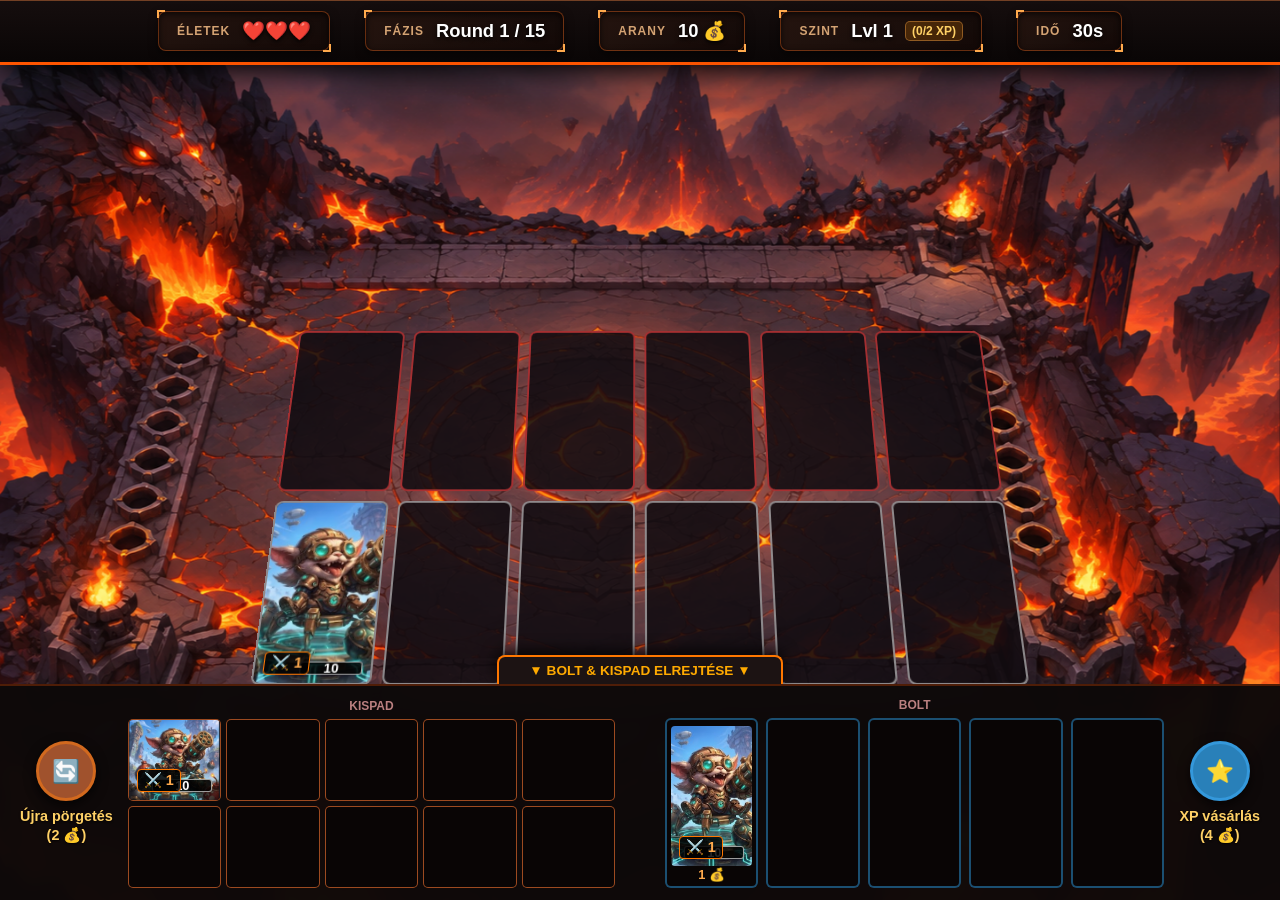
==== index.html @ 28e36765 "Add files via upload 1. Commit HTML/CSS" ====
<!DOCTYPE html>
<html lang="hu">
<head>
    <meta charset="UTF-8">
    <meta name="viewport" content="width=device-width, initial-scale=1.0">
    <title>CardTactics - Auto-Battler Arena</title>
    <link rel="stylesheet" href="style.css">
    <script src="https://code.jquery.com/jquery-3.7.1.min.js"></script>
</head>
<body>

    <!-- FELSŐ HUD BAR -->
    <header id="top-bar">
        <div class="stat-box">
            <span class="label">Életek</span>
            <span id="lives" class="value">❤️❤️❤️</span>
        </div>
        <div class="stat-box">
            <span class="label">Fázis</span>
            <span id="round-info" class="value">Round 1 / 15</span>
        </div>
        <div class="stat-box">
            <span class="label">Arany</span>
            <span id="gold-count" class="value">10 💰</span>
        </div>
        <div class="stat-box">
            <span class="label">Szint</span>
            <span id="player-level" class="value">Lvl 1</span> 
            <span id="xp-display" class="sub-value">(0/2 XP)</span>
        </div>
        <div class="stat-box">
            <span class="label">Idő</span>
            <span id="timer" class="value">30s</span>
        </div>
    </header>

    <!-- FŐ PÁLYA -->
    <main id="game-view">
        <div id="board" class="grid-2x6">
            <div class="board-row enemy-row">
                <div class="cell" data-row="0" data-col="0"></div>
                <div class="cell" data-row="0" data-col="1"></div>
                <div class="cell" data-row="0" data-col="2"></div>
                <div class="cell" data-row="0" data-col="3"></div>
                <div class="cell" data-row="0" data-col="4"></div>
                <div class="cell" data-row="0" data-col="5"></div>
            </div>
            <div class="board-row player-row">
                <div class="cell" data-row="1" data-col="0">
                    <div class="character-wrapper">
                        <img src="1cost-zero.png" class="character attack-mode" alt="Yordle">
                        <div class="unit-dmg-badge">⚔️ 1</div>
                        <div class="unit-hp-bar"><span class="unit-hp-text">10</span></div>
                    </div>
                </div>
                <div class="cell" data-row="1" data-col="1"></div>
                <div class="cell" data-row="1" data-col="2"></div>
                <div class="cell" data-row="1" data-col="3"></div>
                <div class="cell" data-row="1" data-col="4"></div>
                <div class="cell" data-row="1" data-col="5"></div>
            </div>
        </div>
    </main>

    <!-- ALSÓ HUD ÉS SÁV (FOOTER) -->
    <footer id="bottom-hud">
        <button id="toggle-shop-btn">▼ BOLT & KISPAD ELREJTÉSE ▼</button>

        <div id="hud-drawer">
            <!-- BAL OLDAL: Újra pörgetés gomb + 2x5 Kispad -->
            <div class="hud-side left-side">
                <div class="action-container">
                    <button id="btn-reroll" class="circle-btn brown-btn">🔄</button>
                    <span class="btn-text">Újra pörgetés<br><b>(2 💰)</b></span>
                </div>

                <div id="bench-area">
                    <div class="hud-label">Kispad</div>
                    <div id="bench" class="grid-2x5">
                        <div class="bench-slot" data-slot="0">
                            <div class="character-wrapper">
                                <img src="1cost-zero.png" class="character attack-mode" draggable="true" alt="Yordle">
                                <div class="unit-dmg-badge">⚔️ 1</div>
                                <div class="unit-hp-bar"><span class="unit-hp-text">10</span></div>
                            </div>
                        </div>
                        <div class="bench-slot" data-slot="1"></div>
                        <div class="bench-slot" data-slot="2"></div>
                        <div class="bench-slot" data-slot="3"></div>
                        <div class="bench-slot" data-slot="4"></div>
                        <div class="bench-slot" data-slot="5"></div>
                        <div class="bench-slot" data-slot="6"></div>
                        <div class="bench-slot" data-slot="7"></div>
                        <div class="bench-slot" data-slot="8"></div>
                        <div class="bench-slot" data-slot="9"></div>
                    </div>
                </div>
            </div>

            <!-- JOBB OLDAL: 5 Hatalmas Bolt Kártya + XP vásárlás gomb -->
            <div class="hud-side right-side">
                <div id="shop-area">
                    <div class="hud-label">Bolt</div>
                    <div id="shop-cards">
                        <div class="shop-slot" data-shop-id="0">
                            <div class="shop-card-content">
                                <div class="character-wrapper">
                                    <img src="1cost-zero.png" class="character attack-mode" alt="Yordle">
                                    <div class="unit-dmg-badge">⚔️ 1</div>
                                    <div class="unit-hp-bar"><span class="unit-hp-text">10</span></div>
                                </div>
                                <span class="shop-card-price">1 💰</span>
                            </div>
                        </div>
                        <div class="shop-slot" data-shop-id="1"></div>
                        <div class="shop-slot" data-shop-id="2"></div>
                        <div class="shop-slot" data-shop-id="3"></div>
                        <div class="shop-slot" data-shop-id="4"></div>
                    </div>
                </div>

                <div class="action-container">
                    <button id="btn-buy-xp" class="circle-btn blue-btn">⭐</button>
                    <span class="btn-text">XP vásárlás<br><b>(4 💰)</b></span>
                </div>
            </div>
        </div>
    </footer>

    <script src="game.js"></script>
</body>
</html>
---- style.css ----
* {
    box-sizing: border-box;
    margin: 0;
    padding: 0;
    font-family: 'Segoe UI', Tahoma, Geneva, Verdana, sans-serif;
    user-select: none;
}

html, body {
    width: 100%;
    height: 100vh;
    overflow: hidden;
    background: #090a0f;
    color: #ffffff;
    display: flex;
    flex-direction: column;
}

/* FELSŐ SÁV (HEADER) */
#top-bar {
    width: 100%;
    height: 65px;
    background: linear-gradient(180deg, rgba(22, 14, 14, 0.98) 0%, rgba(10, 6, 6, 0.95) 100%);
    border-bottom: 3px solid #ff5500;
    box-shadow: 0 6px 25px rgba(0, 0, 0, 0.9), inset 0 1px 0 rgba(255, 140, 70, 0.4);
    display: flex;
    justify-content: center;
    gap: 35px;
    align-items: center;
    z-index: 10;
    padding: 0 20px;
}

.stat-box {
    position: relative;
    display: flex;
    align-items: center;
    gap: 12px;
    background: linear-gradient(135deg, rgba(40, 22, 16, 0.85) 0%, rgba(20, 10, 8, 0.9) 100%);
    border: 1.5px solid rgba(255, 110, 30, 0.35);
    padding: 8px 18px;
    border-radius: 8px;
    box-shadow: inset 0 2px 6px rgba(0, 0, 0, 0.7), 0 4px 10px rgba(0, 0, 0, 0.5);
    transition: all 0.25s ease;
}

.stat-box::before {
    content: '';
    position: absolute;
    top: -2px;
    left: -2px;
    width: 6px;
    height: 6px;
    border-top: 2px solid #ffaa4d;
    border-left: 2px solid #ffaa4d;
}

.stat-box::after {
    content: '';
    position: absolute;
    bottom: -2px;
    right: -2px;
    width: 6px;
    height: 6px;
    border-bottom: 2px solid #ffaa4d;
    border-right: 2px solid #ffaa4d;
}

.stat-box:hover {
    border-color: rgba(255, 180, 50, 0.8);
    transform: translateY(-2px);
    box-shadow: inset 0 2px 6px rgba(0, 0, 0, 0.7), 0 6px 15px rgba(255, 85, 0, 0.25);
}

.stat-box .label {
    font-size: 0.75rem;
    color: #d4a373;
    text-transform: uppercase;
    letter-spacing: 1px;
    font-weight: 700;
}

.stat-box .value {
    font-size: 1.15rem;
    font-weight: 800;
    color: #ffffff;
    text-shadow: 0 2px 4px rgba(0, 0, 0, 0.9);
}

.stat-box .sub-value {
    font-size: 0.75rem;
    color: #ffd166;
    font-weight: bold;
    background: rgba(255, 140, 0, 0.2);
    padding: 2px 6px;
    border-radius: 5px;
    border: 1px solid rgba(255, 170, 77, 0.4);
}

#game-view {
    position: relative;
    flex: 1;
    width: 100%;
    height: calc(100vh - 65px);
    background: url('map.png') no-repeat center center;
    background-size: cover;
    overflow: hidden;
    perspective: 1200px;
}

#board.grid-2x6 {
    position: absolute;
    top: 27%;
    left: 50%;
    transform: translateX(-50%) rotateX(25deg) scale(1.05);
    transform-origin: center bottom;
    display: flex;
    flex-direction: column;
    align-items: center;
    gap: 1.2vh;
}

.board-row {
    display: flex;
    justify-content: center;
    gap: 0.8vw;
}

.cell {
    width: 9vw;
    max-width: 145px;
    min-width: 100px;
    height: 15vw;
    max-height: 195px;
    min-height: 130px;
    display: flex;
    justify-content: center;
    align-items: center;
    cursor: pointer;
    background: rgba(15, 10, 15, 0.85);
    border-radius: 8px;
    border: 2px solid rgba(255, 255, 255, 0.3);
    position: relative;
    transition: transform 0.15s ease, border-color 0.15s;
}

.cell:hover {
    transform: translateZ(20px) scale(1.06);
    border-color: #ffaa00;
    z-index: 20;
}

.enemy-row .cell { border-color: rgba(255, 68, 68, 0.6); }
.player-row .cell { border-color: rgba(255, 255, 255, 0.5); }

.character-wrapper {
    position: relative;
    width: 100%;
    height: 100%;
    display: flex;
    justify-content: center;
    align-items: center;
    transform-origin: center center;
}

.character.attack-mode { transform: rotate(0deg); transition: transform 0.3s ease; }
.character.defense-mode { transform: rotate(90deg); transition: transform 0.3s ease; }

.cell img.character {
    width: 100%;
    height: 100%;
    object-fit: cover;
    border-radius: 6px;
}

.unit-dmg-badge {
    position: absolute;
    bottom: 8px;
    left: 8px;
    background: rgba(0, 0, 0, 0.85);
    border: 1.5px solid #ff7700;
    color: #ffaa4d;
    font-size: 0.9rem;
    font-weight: bold;
    padding: 2px 6px;
    border-radius: 4px;
    z-index: 6;
}

.unit-hp-bar {
    position: absolute;
    bottom: 8px;
    right: 8px;
    width: 60px;
    height: 13px;
    background: rgba(0, 0, 0, 0.85);
    border: 1.5px solid rgba(255, 255, 255, 0.6);
    border-radius: 3px;
    display: flex;
    justify-content: center;
    align-items: center;
    z-index: 5;
}

.unit-hp-text { font-size: 0.8rem; font-weight: bold; color: #fff; }

/* ALSÓ HUD ÉS SÁV (FOOTER) */
#bottom-hud {
    position: fixed;
    bottom: 0;
    left: 0;
    width: 100%;
    display: flex;
    flex-direction: column;
    align-items: center;
    z-index: 100;
    pointer-events: none;
}

#toggle-shop-btn {
    background: #1c1313;
    color: #ffaa00;
    border: 2px solid #ff7700;
    border-bottom: none;
    padding: 6px 30px;
    border-top-left-radius: 8px;
    border-top-right-radius: 8px;
    font-weight: bold;
    font-size: 0.85rem;
    cursor: pointer;
    pointer-events: auto;
    box-shadow: 0 -4px 15px rgba(0,0,0,0.8);
}

#toggle-shop-btn:hover { background: #2e1c1c; }

#hud-drawer {
    width: 100%;
    background: rgba(14, 10, 10, 0.98);
    backdrop-filter: blur(8px);
    border-top: 2px solid #ff550044;
    padding: 12px 20px;
    display: flex;
    justify-content: space-between;
    align-items: center;
    gap: 20px;
    pointer-events: auto;
    transition: max-height 0.3s ease, padding 0.3s ease, opacity 0.3s;
    max-height: 230px;
    overflow: hidden;
}

#hud-drawer.collapsed {
    max-height: 0;
    padding-top: 0;
    padding-bottom: 0;
    opacity: 0;
    border: none;
    pointer-events: none;
}

.hud-label {
    font-size: 0.75rem;
    color: #ba8080;
    text-transform: uppercase;
    font-weight: bold;
    text-align: center;
    margin-bottom: 6px;
    width: 100%;
}

.hud-side {
    width: 48%;
    display: flex;
    align-items: center;
    justify-content: space-between;
    gap: 15px;
}

.action-container {
    display: flex;
    flex-direction: column;
    align-items: center;
    gap: 6px;
    text-align: center;
    min-width: 75px;
}

.btn-text {
    font-size: 0.9rem;
    font-weight: bold;
    color: #ffd166;
    line-height: 1.3;
    text-shadow: 0 1px 2px rgba(0, 0, 0, 0.8);
}

.circle-btn {
    width: 60px;
    height: 60px;
    border-radius: 50%;
    color: white;
    font-size: 1.4rem;
    cursor: pointer;
    box-shadow: 0 4px 12px rgba(0,0,0,0.7);
    display: flex;
    justify-content: center;
    align-items: center;
    transition: transform 0.15s;
}

.circle-btn:hover { transform: scale(1.06); }

.brown-btn { background: #a0522d; border: 3px solid #d2691e; }
.blue-btn { background: #2980b9; border: 3px solid #3498db; }

#bench-area {
    flex: 1;
}

/* 2X5 KISPAD - Rugalmasan skálázódó méret (1366px-es monitortól felfelé biztonságos) */
#bench.grid-2x5 {
    display: grid;
    grid-template-columns: repeat(5, minmax(75px, 95px));
    grid-template-rows: repeat(2, minmax(65px, 82px));
    gap: 5px;
    width: auto;
    justify-content: center;
}

.bench-slot {
    width: 100%;
    height: 100%;
    background: rgba(10, 5, 5, 0.85);
    border: 1.5px solid rgba(255, 120, 50, 0.6);
    border-radius: 5px;
    display: flex;
    justify-content: center;
    align-items: center;
    transition: transform 0.15s ease, border-color 0.15s;
}

.bench-slot:hover {
    transform: translateY(-2px);
    border-color: #ffaa00;
}

.bench-slot img.character {
    width: 100%;
    height: 100%;
    object-fit: cover;
    border-radius: 4px;
}

/* 5 BOLT KÁRTYA (Jobb oldal) */
#shop-area { flex: 1; }

#shop-cards {
    display: flex;
    gap: 8px;
    width: 100%;
}

.shop-slot {
    flex: 1;
    min-width: 65px;
    height: 170px;
    background: rgba(10, 5, 5, 0.85);
    border: 2px solid rgba(41, 128, 185, 0.6);
    border-radius: 6px;
    display: flex;
    justify-content: center;
    align-items: center;
    transition: transform 0.15s ease, border-color 0.15s;
}

.shop-slot:hover {
    transform: translateY(-3px);
    border-color: #3498db;
}

.shop-card-content {
    position: relative;
    width: 100%;
    height: 100%;
    display: flex;
    flex-direction: column;
    justify-content: space-between;
    align-items: center;
    padding: 4px;
}

.shop-slot img.character {
    width: 100%;
    height: 140px;
    object-fit: cover;
    border-radius: 4px;
}

.shop-card-price {
    font-size: 0.8rem;
    font-weight: bold;
    color: #ffaa4d;
}
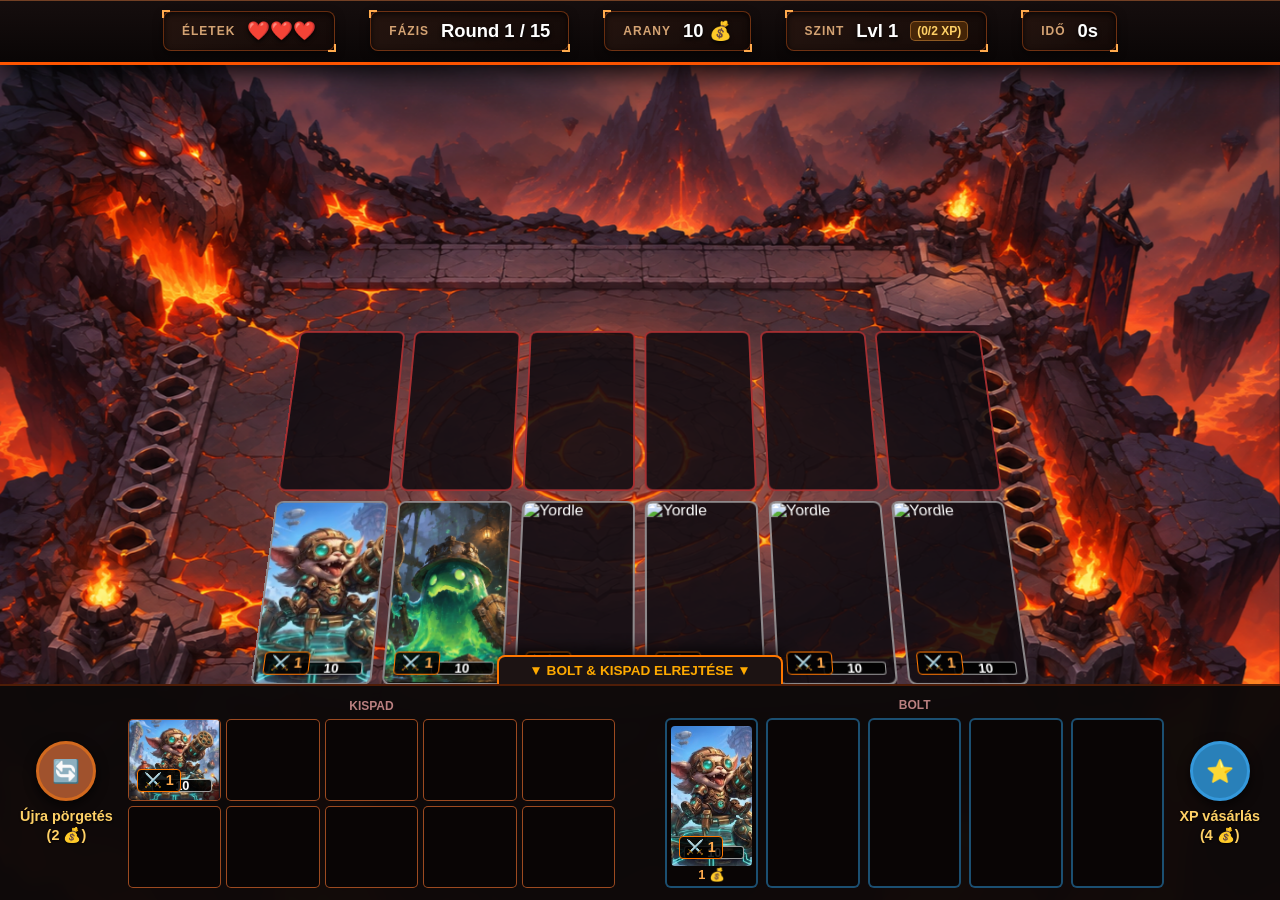
==== commit 229d3e0c: "Kepek + Player" ====
--- a/index.html
+++ b/index.html
@@ -30,7 +30,7 @@
         </div>
         <div class="stat-box">
             <span class="label">Idő</span>
-            <span id="timer" class="value">30s</span>
+            <span id="timer" class="value">0s</span>
         </div>
     </header>
 
@@ -53,11 +53,41 @@
                         <div class="unit-hp-bar"><span class="unit-hp-text">10</span></div>
                     </div>
                 </div>
-                <div class="cell" data-row="1" data-col="1"></div>
-                <div class="cell" data-row="1" data-col="2"></div>
-                <div class="cell" data-row="1" data-col="3"></div>
-                <div class="cell" data-row="1" data-col="4"></div>
-                <div class="cell" data-row="1" data-col="5"></div>
+                <div class="cell" data-row="1" data-col="1">
+                       <div class="character-wrapper">
+                        <img src="2cost-two.PNG" class="character attack-mode" alt="Yordle">
+                        <div class="unit-dmg-badge">⚔️ 1</div>
+                        <div class="unit-hp-bar"><span class="unit-hp-text">10</span></div>
+                    </div>
+                </div>
+                <div class="cell" data-row="1" data-col="2">
+                       <div class="character-wrapper">
+                        <img src="2cost-zero.png" class="character attack-mode" alt="Yordle">
+                        <div class="unit-dmg-badge">⚔️ 1</div>
+                        <div class="unit-hp-bar"><span class="unit-hp-text">10</span></div>
+                    </div>
+                </div>
+                <div class="cell" data-row="1" data-col="3">
+                       <div class="character-wrapper">
+                        <img src="3cost-zero.png" class="character attack-mode" alt="Yordle">
+                        <div class="unit-dmg-badge">⚔️ 1</div>
+                        <div class="unit-hp-bar"><span class="unit-hp-text">10</span></div>
+                    </div>
+                </div>
+                <div class="cell" data-row="1" data-col="4">
+                       <div class="character-wrapper">
+                        <img src="4cost-zero.png" class="character attack-mode" alt="Yordle">
+                        <div class="unit-dmg-badge">⚔️ 1</div>
+                        <div class="unit-hp-bar"><span class="unit-hp-text">10</span></div>
+                    </div>
+                </div>
+                <div class="cell" data-row="1" data-col="5">
+                       <div class="character-wrapper">
+                        <img src="5cost-zero.png" class="character attack-mode" alt="Yordle">
+                        <div class="unit-dmg-badge">⚔️ 1</div>
+                        <div class="unit-hp-bar"><span class="unit-hp-text">10</span></div>
+                    </div>
+                </div>
             </div>
         </div>
     </main>
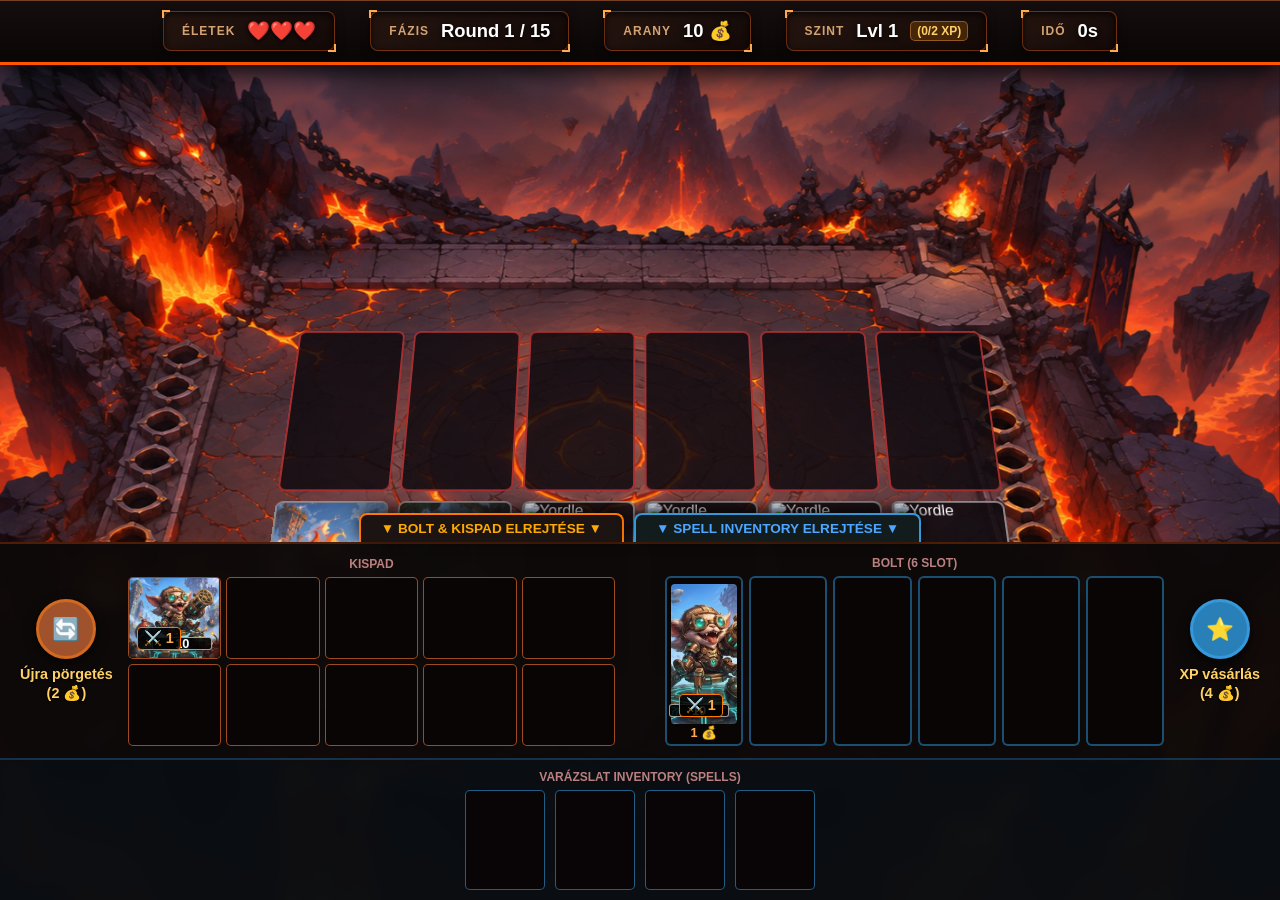
==== commit e08b4106: "Fejlesztesek mindenbe KEP,CLASSOK,ZENE,SHOP" ====
--- a/index.html
+++ b/index.html
@@ -48,41 +48,41 @@
             <div class="board-row player-row">
                 <div class="cell" data-row="1" data-col="0">
                     <div class="character-wrapper">
-                        <img src="1cost-zero.png" class="character attack-mode" alt="Yordle">
+                        <img src="images/monster1/1cost-five.png" class="character attack-mode" alt="Yordle">
                         <div class="unit-dmg-badge">⚔️ 1</div>
                         <div class="unit-hp-bar"><span class="unit-hp-text">10</span></div>
                     </div>
                 </div>
                 <div class="cell" data-row="1" data-col="1">
-                       <div class="character-wrapper">
+                    <div class="character-wrapper">
                         <img src="2cost-two.PNG" class="character attack-mode" alt="Yordle">
                         <div class="unit-dmg-badge">⚔️ 1</div>
                         <div class="unit-hp-bar"><span class="unit-hp-text">10</span></div>
                     </div>
                 </div>
                 <div class="cell" data-row="1" data-col="2">
-                       <div class="character-wrapper">
+                    <div class="character-wrapper">
                         <img src="2cost-zero.png" class="character attack-mode" alt="Yordle">
                         <div class="unit-dmg-badge">⚔️ 1</div>
                         <div class="unit-hp-bar"><span class="unit-hp-text">10</span></div>
                     </div>
                 </div>
                 <div class="cell" data-row="1" data-col="3">
-                       <div class="character-wrapper">
+                    <div class="character-wrapper">
                         <img src="3cost-zero.png" class="character attack-mode" alt="Yordle">
                         <div class="unit-dmg-badge">⚔️ 1</div>
                         <div class="unit-hp-bar"><span class="unit-hp-text">10</span></div>
                     </div>
                 </div>
                 <div class="cell" data-row="1" data-col="4">
-                       <div class="character-wrapper">
+                    <div class="character-wrapper">
                         <img src="4cost-zero.png" class="character attack-mode" alt="Yordle">
                         <div class="unit-dmg-badge">⚔️ 1</div>
                         <div class="unit-hp-bar"><span class="unit-hp-text">10</span></div>
                     </div>
                 </div>
                 <div class="cell" data-row="1" data-col="5">
-                       <div class="character-wrapper">
+                    <div class="character-wrapper">
                         <img src="5cost-zero.png" class="character attack-mode" alt="Yordle">
                         <div class="unit-dmg-badge">⚔️ 1</div>
                         <div class="unit-hp-bar"><span class="unit-hp-text">10</span></div>
@@ -94,7 +94,10 @@
 
     <!-- ALSÓ HUD ÉS SÁV (FOOTER) -->
     <footer id="bottom-hud">
-        <button id="toggle-shop-btn">▼ BOLT & KISPAD ELREJTÉSE ▼</button>
+        <div class="footer-buttons-container">
+            <button id="toggle-shop-btn">▼ BOLT & KISPAD ELREJTÉSE ▼</button>
+            <button id="toggle-spells-btn">▼ SPELL INVENTORY ELREJTÉSE ▼</button>
+        </div>
 
         <div id="hud-drawer">
             <!-- BAL OLDAL: Újra pörgetés gomb + 2x5 Kispad -->
@@ -127,10 +130,10 @@
                 </div>
             </div>
 
-            <!-- JOBB OLDAL: 5 Hatalmas Bolt Kártya + XP vásárlás gomb -->
+            <!-- JOBB OLDAL: 6 Hatalmas Bolt Kártya + XP vásárlás gomb -->
             <div class="hud-side right-side">
                 <div id="shop-area">
-                    <div class="hud-label">Bolt</div>
+                    <div class="hud-label">Bolt (6 Slot)</div>
                     <div id="shop-cards">
                         <div class="shop-slot" data-shop-id="0">
                             <div class="shop-card-content">
@@ -146,6 +149,7 @@
                         <div class="shop-slot" data-shop-id="2"></div>
                         <div class="shop-slot" data-shop-id="3"></div>
                         <div class="shop-slot" data-shop-id="4"></div>
+                        <div class="shop-slot" data-shop-id="5"></div>
                     </div>
                 </div>
 
@@ -155,6 +159,17 @@
                 </div>
             </div>
         </div>
+
+        <!-- KÜLÖN LENYÍLÓ SZEKCIÓ A SPELL-EKNEK -->
+        <div id="spell-drawer" class="spell-drawer">
+            <div class="hud-label">Varázslat Inventory (Spells)</div>
+            <div id="spell-inventory-container" class="spell-grid">
+                <div class="spell-slot" data-spell-id="0"></div>
+                <div class="spell-slot" data-spell-id="1"></div>
+                <div class="spell-slot" data-spell-id="2"></div>
+                <div class="spell-slot" data-spell-id="3"></div>
+            </div>
+        </div>
     </footer>
 
     <script src="game.js"></script>
--- a/style.css
+++ b/style.css
@@ -102,7 +102,7 @@
     flex: 1;
     width: 100%;
     height: calc(100vh - 65px);
-    background: url('map.png') no-repeat center center;
+    background: url('images/map.png') no-repeat center center;
     background-size: cover;
     overflow: hidden;
     perspective: 1200px;
@@ -217,22 +217,42 @@
     pointer-events: none;
 }
 
+.footer-buttons-container {
+    display: flex;
+    gap: 10px;
+    z-index: 101;
+    pointer-events: auto;
+}
+
 #toggle-shop-btn {
     background: #1c1313;
     color: #ffaa00;
     border: 2px solid #ff7700;
     border-bottom: none;
-    padding: 6px 30px;
+    padding: 6px 20px;
     border-top-left-radius: 8px;
     border-top-right-radius: 8px;
     font-weight: bold;
     font-size: 0.85rem;
     cursor: pointer;
-    pointer-events: auto;
     box-shadow: 0 -4px 15px rgba(0,0,0,0.8);
 }
-
 #toggle-shop-btn:hover { background: #2e1c1c; }
+
+#toggle-spells-btn {
+    background: #131c1c;
+    color: #4da6ff;
+    border: 2px solid #3498db;
+    border-bottom: none;
+    padding: 6px 20px;
+    border-top-left-radius: 8px;
+    border-top-right-radius: 8px;
+    font-weight: bold;
+    font-size: 0.85rem;
+    cursor: pointer;
+    box-shadow: 0 -4px 15px rgba(0,0,0,0.8);
+}
+#toggle-spells-btn:hover { background: #1c2e2e; }
 
 #hud-drawer {
     width: 100%;
@@ -257,6 +277,47 @@
     opacity: 0;
     border: none;
     pointer-events: none;
+}
+
+/* Spell Drawer stílusok */
+.spell-drawer {
+    width: 100%;
+    background: rgba(10, 14, 18, 0.98);
+    backdrop-filter: blur(8px);
+    border-top: 2px solid #3498db44;
+    padding: 10px 20px;
+    display: flex;
+    flex-direction: column;
+    align-items: center;
+    pointer-events: auto;
+    transition: max-height 0.3s ease, padding 0.3s ease, opacity 0.3s;
+    max-height: 150px;
+    overflow: hidden;
+}
+
+.spell-drawer.collapsed {
+    max-height: 0;
+    padding-top: 0;
+    padding-bottom: 0;
+    opacity: 0;
+    border: none;
+    pointer-events: none;
+}
+
+.spell-grid {
+    display: flex;
+    gap: 10px;
+}
+
+.spell-slot {
+    width: 80px;
+    height: 100px;
+    background: rgba(10, 5, 5, 0.85);
+    border: 1.5px solid rgba(52, 152, 219, 0.6);
+    border-radius: 5px;
+    display: flex;
+    justify-content: center;
+    align-items: center;
 }
 
 .hud-label {
@@ -313,11 +374,8 @@
 .brown-btn { background: #a0522d; border: 3px solid #d2691e; }
 .blue-btn { background: #2980b9; border: 3px solid #3498db; }
 
-#bench-area {
-    flex: 1;
-}
-
-/* 2X5 KISPAD - Rugalmasan skálázódó méret (1366px-es monitortól felfelé biztonságos) */
+#bench-area { flex: 1; }
+
 #bench.grid-2x5 {
     display: grid;
     grid-template-columns: repeat(5, minmax(75px, 95px));
@@ -351,18 +409,18 @@
     border-radius: 4px;
 }
 
-/* 5 BOLT KÁRTYA (Jobb oldal) */
+/* 6 BOLT KÁRTYA (Jobb oldal) */
 #shop-area { flex: 1; }
 
 #shop-cards {
     display: flex;
-    gap: 8px;
+    gap: 6px;
     width: 100%;
 }
 
 .shop-slot {
     flex: 1;
-    min-width: 65px;
+    min-width: 55px;
     height: 170px;
     background: rgba(10, 5, 5, 0.85);
     border: 2px solid rgba(41, 128, 185, 0.6);
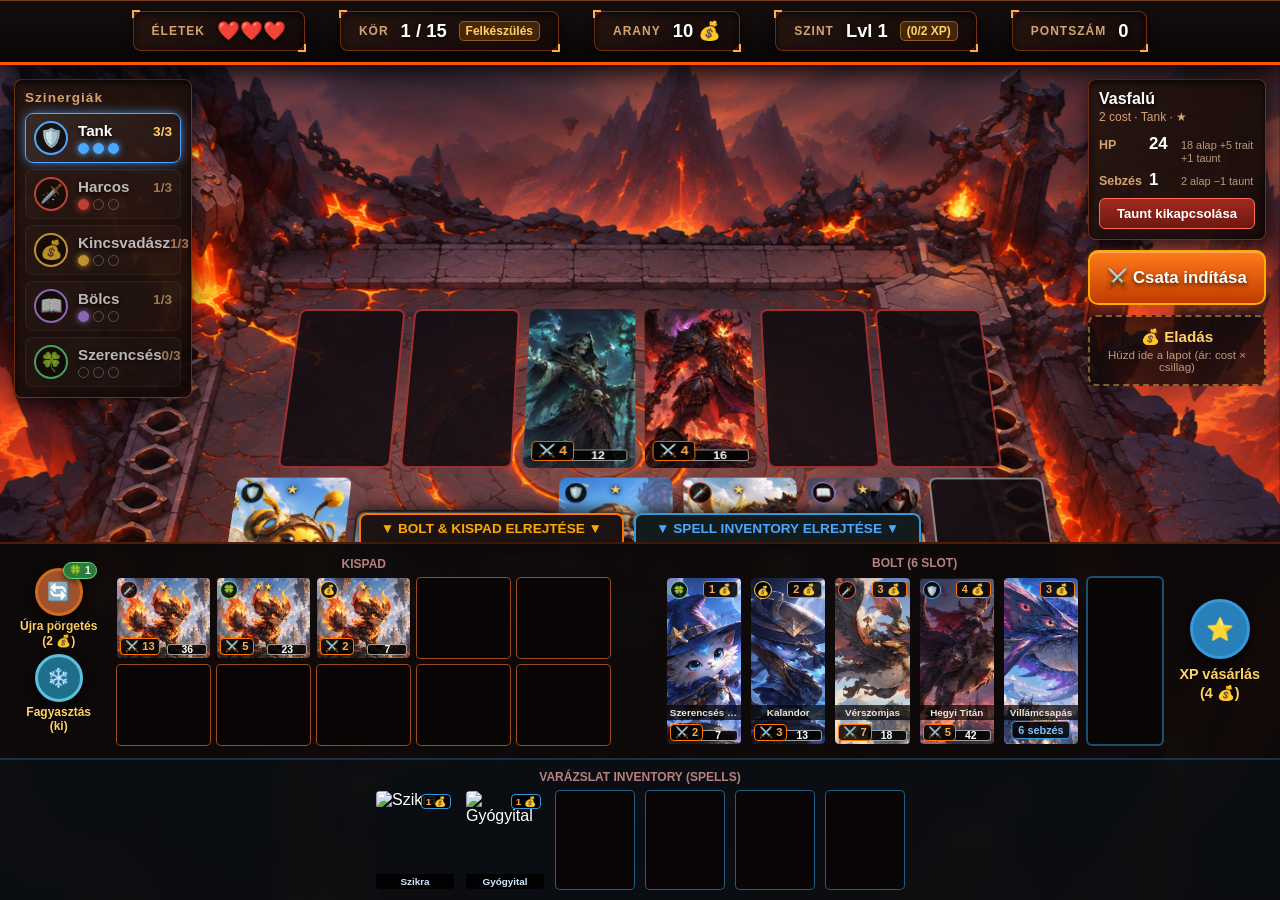
==== commit 33b57c4d: "Alap classok teljesen mukodekepes (elv) + kezdeti lap adatok feltoltese" ====
--- a/index.html
+++ b/index.html
@@ -1,177 +1,384 @@
-<!DOCTYPE html>
-<html lang="hu">
-<head>
-    <meta charset="UTF-8">
-    <meta name="viewport" content="width=device-width, initial-scale=1.0">
-    <title>CardTactics - Auto-Battler Arena</title>
-    <link rel="stylesheet" href="style.css">
-    <script src="https://code.jquery.com/jquery-3.7.1.min.js"></script>
-</head>
-<body>
-
-    <!-- FELSŐ HUD BAR -->
-    <header id="top-bar">
-        <div class="stat-box">
-            <span class="label">Életek</span>
-            <span id="lives" class="value">❤️❤️❤️</span>
-        </div>
-        <div class="stat-box">
-            <span class="label">Fázis</span>
-            <span id="round-info" class="value">Round 1 / 15</span>
-        </div>
-        <div class="stat-box">
-            <span class="label">Arany</span>
-            <span id="gold-count" class="value">10 💰</span>
-        </div>
-        <div class="stat-box">
-            <span class="label">Szint</span>
-            <span id="player-level" class="value">Lvl 1</span> 
-            <span id="xp-display" class="sub-value">(0/2 XP)</span>
-        </div>
-        <div class="stat-box">
-            <span class="label">Idő</span>
-            <span id="timer" class="value">0s</span>
-        </div>
-    </header>
-
-    <!-- FŐ PÁLYA -->
-    <main id="game-view">
-        <div id="board" class="grid-2x6">
-            <div class="board-row enemy-row">
-                <div class="cell" data-row="0" data-col="0"></div>
-                <div class="cell" data-row="0" data-col="1"></div>
-                <div class="cell" data-row="0" data-col="2"></div>
-                <div class="cell" data-row="0" data-col="3"></div>
-                <div class="cell" data-row="0" data-col="4"></div>
-                <div class="cell" data-row="0" data-col="5"></div>
-            </div>
-            <div class="board-row player-row">
-                <div class="cell" data-row="1" data-col="0">
-                    <div class="character-wrapper">
-                        <img src="images/monster1/1cost-five.png" class="character attack-mode" alt="Yordle">
-                        <div class="unit-dmg-badge">⚔️ 1</div>
-                        <div class="unit-hp-bar"><span class="unit-hp-text">10</span></div>
-                    </div>
-                </div>
-                <div class="cell" data-row="1" data-col="1">
-                    <div class="character-wrapper">
-                        <img src="2cost-two.PNG" class="character attack-mode" alt="Yordle">
-                        <div class="unit-dmg-badge">⚔️ 1</div>
-                        <div class="unit-hp-bar"><span class="unit-hp-text">10</span></div>
-                    </div>
-                </div>
-                <div class="cell" data-row="1" data-col="2">
-                    <div class="character-wrapper">
-                        <img src="2cost-zero.png" class="character attack-mode" alt="Yordle">
-                        <div class="unit-dmg-badge">⚔️ 1</div>
-                        <div class="unit-hp-bar"><span class="unit-hp-text">10</span></div>
-                    </div>
-                </div>
-                <div class="cell" data-row="1" data-col="3">
-                    <div class="character-wrapper">
-                        <img src="3cost-zero.png" class="character attack-mode" alt="Yordle">
-                        <div class="unit-dmg-badge">⚔️ 1</div>
-                        <div class="unit-hp-bar"><span class="unit-hp-text">10</span></div>
-                    </div>
-                </div>
-                <div class="cell" data-row="1" data-col="4">
-                    <div class="character-wrapper">
-                        <img src="4cost-zero.png" class="character attack-mode" alt="Yordle">
-                        <div class="unit-dmg-badge">⚔️ 1</div>
-                        <div class="unit-hp-bar"><span class="unit-hp-text">10</span></div>
-                    </div>
-                </div>
-                <div class="cell" data-row="1" data-col="5">
-                    <div class="character-wrapper">
-                        <img src="5cost-zero.png" class="character attack-mode" alt="Yordle">
-                        <div class="unit-dmg-badge">⚔️ 1</div>
-                        <div class="unit-hp-bar"><span class="unit-hp-text">10</span></div>
-                    </div>
-                </div>
-            </div>
-        </div>
-    </main>
-
-    <!-- ALSÓ HUD ÉS SÁV (FOOTER) -->
-    <footer id="bottom-hud">
-        <div class="footer-buttons-container">
-            <button id="toggle-shop-btn">▼ BOLT & KISPAD ELREJTÉSE ▼</button>
-            <button id="toggle-spells-btn">▼ SPELL INVENTORY ELREJTÉSE ▼</button>
-        </div>
-
-        <div id="hud-drawer">
-            <!-- BAL OLDAL: Újra pörgetés gomb + 2x5 Kispad -->
-            <div class="hud-side left-side">
-                <div class="action-container">
-                    <button id="btn-reroll" class="circle-btn brown-btn">🔄</button>
-                    <span class="btn-text">Újra pörgetés<br><b>(2 💰)</b></span>
-                </div>
-
-                <div id="bench-area">
-                    <div class="hud-label">Kispad</div>
-                    <div id="bench" class="grid-2x5">
-                        <div class="bench-slot" data-slot="0">
-                            <div class="character-wrapper">
-                                <img src="1cost-zero.png" class="character attack-mode" draggable="true" alt="Yordle">
-                                <div class="unit-dmg-badge">⚔️ 1</div>
-                                <div class="unit-hp-bar"><span class="unit-hp-text">10</span></div>
-                            </div>
-                        </div>
-                        <div class="bench-slot" data-slot="1"></div>
-                        <div class="bench-slot" data-slot="2"></div>
-                        <div class="bench-slot" data-slot="3"></div>
-                        <div class="bench-slot" data-slot="4"></div>
-                        <div class="bench-slot" data-slot="5"></div>
-                        <div class="bench-slot" data-slot="6"></div>
-                        <div class="bench-slot" data-slot="7"></div>
-                        <div class="bench-slot" data-slot="8"></div>
-                        <div class="bench-slot" data-slot="9"></div>
-                    </div>
-                </div>
-            </div>
-
-            <!-- JOBB OLDAL: 6 Hatalmas Bolt Kártya + XP vásárlás gomb -->
-            <div class="hud-side right-side">
-                <div id="shop-area">
-                    <div class="hud-label">Bolt (6 Slot)</div>
-                    <div id="shop-cards">
-                        <div class="shop-slot" data-shop-id="0">
-                            <div class="shop-card-content">
-                                <div class="character-wrapper">
-                                    <img src="1cost-zero.png" class="character attack-mode" alt="Yordle">
-                                    <div class="unit-dmg-badge">⚔️ 1</div>
-                                    <div class="unit-hp-bar"><span class="unit-hp-text">10</span></div>
-                                </div>
-                                <span class="shop-card-price">1 💰</span>
-                            </div>
-                        </div>
-                        <div class="shop-slot" data-shop-id="1"></div>
-                        <div class="shop-slot" data-shop-id="2"></div>
-                        <div class="shop-slot" data-shop-id="3"></div>
-                        <div class="shop-slot" data-shop-id="4"></div>
-                        <div class="shop-slot" data-shop-id="5"></div>
-                    </div>
-                </div>
-
-                <div class="action-container">
-                    <button id="btn-buy-xp" class="circle-btn blue-btn">⭐</button>
-                    <span class="btn-text">XP vásárlás<br><b>(4 💰)</b></span>
-                </div>
-            </div>
-        </div>
-
-        <!-- KÜLÖN LENYÍLÓ SZEKCIÓ A SPELL-EKNEK -->
-        <div id="spell-drawer" class="spell-drawer">
-            <div class="hud-label">Varázslat Inventory (Spells)</div>
-            <div id="spell-inventory-container" class="spell-grid">
-                <div class="spell-slot" data-spell-id="0"></div>
-                <div class="spell-slot" data-spell-id="1"></div>
-                <div class="spell-slot" data-spell-id="2"></div>
-                <div class="spell-slot" data-spell-id="3"></div>
-            </div>
-        </div>
-    </footer>
-
-    <script src="game.js"></script>
-</body>
+<!DOCTYPE html>
+<html lang="hu">
+<head>
+    <meta charset="UTF-8">
+    <meta name="viewport" content="width=device-width, initial-scale=1.0">
+    <title>CardTactics - Auto-Battler Arena</title>
+    <link rel="stylesheet" href="style.css">
+    <script src="https://code.jquery.com/jquery-3.7.1.min.js"></script>
+</head>
+<body>
+
+    <!-- FELSŐ HUD BAR -->
+    <header id="top-bar">
+        <div class="stat-box">
+            <span class="label">Életek</span>
+            <span id="lives" class="value">❤️❤️❤️</span>
+        </div>
+        <div class="stat-box">
+            <span class="label">Kör</span>
+            <span id="round-info" class="value">1 / 15</span>
+            <span id="phase-info" class="sub-value">Felkészülés</span>
+        </div>
+        <div class="stat-box">
+            <span class="label">Arany</span>
+            <span id="gold-count" class="value">10 💰</span>
+        </div>
+        <div class="stat-box">
+            <span class="label">Szint</span>
+            <span id="player-level" class="value">Lvl 1</span>
+            <span id="xp-display" class="sub-value">(0/2 XP)</span>
+        </div>
+        <div class="stat-box">
+            <span class="label">Pontszám</span>
+            <span id="score" class="value">0</span>
+        </div>
+    </header>
+
+    <!-- FŐ PÁLYA -->
+    <main id="game-view">
+
+        <!-- BAL OLDAL: SZINERGIÁK (TRAITEK) -->
+        <aside id="trait-panel">
+            <div class="panel-title">Szinergiák</div>
+            <div class="trait-row active" data-trait="tank" tabindex="0">
+                <div class="trait-icon">🛡️</div>
+                <div class="trait-info">
+                    <div class="trait-top">
+                        <span class="trait-name">Tank</span>
+                        <span class="trait-count">3/3</span>
+                    </div>
+                    <div class="trait-pips"><i class="pip on"></i><i class="pip on"></i><i class="pip on"></i></div>
+                </div>
+                <div class="trait-desc">A harctéren lévő összes lapod +25% HP-t kap.</div>
+            </div>
+            <div class="trait-row" data-trait="warrior" tabindex="0">
+                <div class="trait-icon">🗡️</div>
+                <div class="trait-info">
+                    <div class="trait-top">
+                        <span class="trait-name">Harcos</span>
+                        <span class="trait-count">1/3</span>
+                    </div>
+                    <div class="trait-pips"><i class="pip on"></i><i class="pip"></i><i class="pip"></i></div>
+                </div>
+                <div class="trait-desc">A harctéren lévő összes lapod +25% sebzést kap.</div>
+            </div>
+            <div class="trait-row" data-trait="treasure" tabindex="0">
+                <div class="trait-icon">💰</div>
+                <div class="trait-info">
+                    <div class="trait-top">
+                        <span class="trait-name">Kincsvadász</span>
+                        <span class="trait-count">1/3</span>
+                    </div>
+                    <div class="trait-pips"><i class="pip on"></i><i class="pip"></i><i class="pip"></i></div>
+                </div>
+                <div class="trait-desc">Minden kör végén +2 arany.</div>
+            </div>
+            <div class="trait-row" data-trait="sage" tabindex="0">
+                <div class="trait-icon">📖</div>
+                <div class="trait-info">
+                    <div class="trait-top">
+                        <span class="trait-name">Bölcs</span>
+                        <span class="trait-count">1/3</span>
+                    </div>
+                    <div class="trait-pips"><i class="pip on"></i><i class="pip"></i><i class="pip"></i></div>
+                </div>
+                <div class="trait-desc">Minden kör végén +2 XP.</div>
+            </div>
+            <div class="trait-row" data-trait="lucky" tabindex="0">
+                <div class="trait-icon">🍀</div>
+                <div class="trait-info">
+                    <div class="trait-top">
+                        <span class="trait-name">Szerencsés</span>
+                        <span class="trait-count">0/3</span>
+                    </div>
+                    <div class="trait-pips"><i class="pip"></i><i class="pip"></i><i class="pip"></i></div>
+                </div>
+                <div class="trait-desc">Minden kör elején +1 ingyen újrapörgetés.</div>
+            </div>
+        </aside>
+
+        <!-- JOBB OLDAL: KIVÁLASZTOTT EGYSÉG, CSATA, ELADÁS -->
+        <aside id="side-panel">
+            <div id="unit-info">
+                <div class="info-header">
+                    <img class="info-thumb" src="images/monster2/tank.png" alt="Vasfalú">
+                    <div class="info-title">
+                        <div class="info-name">Vasfalú</div>
+                        <div class="info-sub">2 cost · Tank · ★</div>
+                    </div>
+                </div>
+                <div class="info-stats">
+                    <div class="info-stat-row"><span>HP</span><b>24</b><small>18 alap +5 trait +1 taunt</small></div>
+                    <div class="info-stat-row"><span>Sebzés</span><b>1</b><small>2 alap −1 taunt</small></div>
+                </div>
+                <button id="btn-toggle-taunt" class="taunt-btn active">Taunt kikapcsolása</button>
+            </div>
+
+            <button id="btn-start-battle" class="battle-btn">⚔️ Csata indítása</button>
+
+            <div id="sell-zone">
+                <span class="sell-title">💰 Eladás</span>
+                <span class="sell-hint">Húzd ide a lapot (ár: cost × csillag)</span>
+            </div>
+        </aside>
+
+        <div id="board" class="grid-2x6">
+            <div class="board-row enemy-row">
+                <div class="cell" data-row="0" data-col="0"></div>
+                <div class="cell" data-row="0" data-col="1"></div>
+                <div class="cell" data-row="0" data-col="2">
+                    <div class="character-wrapper enemy-unit" data-enemy="goblin">
+                        <img src="images/enemy/monster4.PNG" class="character attack-mode" alt="goblin">
+                        <div class="unit-dmg-badge">⚔️ 4</div>
+                        <div class="unit-hp-bar"><span class="unit-hp-text">12</span></div>
+                    </div>
+                </div>
+                <div class="cell" data-row="0" data-col="3">
+                    <div class="character-wrapper enemy-unit" data-enemy="orc">
+                        <img src="images/enemy/boss.PNG" class="character attack-mode" alt="orc">
+                        <div class="unit-dmg-badge">⚔️ 4</div>
+                        <div class="unit-hp-bar"><span class="unit-hp-text">16</span></div>
+                    </div>
+                </div>
+                <div class="cell" data-row="0" data-col="4"></div>
+                <div class="cell" data-row="0" data-col="5"></div>
+            </div>
+            <div class="board-row player-row">
+                <div class="cell" data-row="1" data-col="0">
+                        <div class="character-wrapper" data-cost="1" data-trait="tank" data-unit-id="tank_1">
+                            <img src="images/monster1/1cost-one.png" class="character attack-mode" draggable="true" alt="Pajzsos Őr">
+                            <div class="unit-stars" title="1 csillag">★</div>
+                            <div class="unit-trait-badge" title="Tank">🛡️</div>
+                            <div class="unit-dmg-badge">⚔️ 1</div>
+                            <div class="unit-hp-bar"><span class="unit-hp-text">13</span></div>
+                        </div>
+                </div>
+                <div class="cell taunt" data-row="1" data-col="1">
+                        <div class="character-wrapper" data-cost="2" data-trait="tank" data-unit-id="tank_2">
+                            <img src="images/monster1/1cost-six.png" class="character" draggable="true" alt="Vasfalú">
+                            <div class="unit-stars" title="1 csillag">★</div>
+                            <div class="unit-trait-badge" title="Tank">🛡️</div>
+                        <div class="unit-taunt-marker" title="Taunt aktív">Taunt</div>
+                            <div class="unit-dmg-badge">⚔️ 1</div>
+                            <div class="unit-hp-bar"><span class="unit-hp-text">24</span></div>
+                        </div>
+                </div>
+                <div class="cell" data-row="1" data-col="2">
+                        <div class="character-wrapper" data-cost="3" data-trait="tank" data-unit-id="tank_3">
+                            <img src="images/monster1/1cost-three.png" class="character attack-mode" draggable="true" alt="Kőbástya">
+                            <div class="unit-stars" title="1 csillag">★</div>
+                            <div class="unit-trait-badge" title="Tank">🛡️</div>
+                            <div class="unit-dmg-badge">⚔️ 4</div>
+                            <div class="unit-hp-bar"><span class="unit-hp-text">36</span></div>
+                        </div>
+                </div>
+                <div class="cell" data-row="1" data-col="3">
+                        <div class="character-wrapper" data-cost="1" data-trait="warrior" data-unit-id="warrior_1">
+                            <img src="images/monster5/5cost-one.PNG" class="character attack-mode" draggable="true" alt="Újonc Harcos">
+                            <div class="unit-stars" title="1 csillag">★</div>
+                            <div class="unit-trait-badge" title="Harcos">🗡️</div>
+                            <div class="unit-dmg-badge">⚔️ 3</div>
+                            <div class="unit-hp-bar"><span class="unit-hp-text">8</span></div>
+                        </div>
+                </div>
+                <div class="cell" data-row="1" data-col="4">
+                        <div class="character-wrapper" data-cost="3" data-trait="sage" data-unit-id="sage_3">
+                            <img src="images/monster3/3cost-four.PNG" class="character attack-mode" draggable="true" alt="Bölcs Mágus">
+                            <div class="unit-stars" title="1 csillag">★</div>
+                            <div class="unit-trait-badge" title="Bölcs">📖</div>
+                            <div class="unit-dmg-badge">⚔️ 5</div>
+                            <div class="unit-hp-bar"><span class="unit-hp-text">25</span></div>
+                        </div>
+                </div>
+                <div class="cell" data-row="1" data-col="5"></div>
+            </div>
+        </div>
+    </main>
+
+    <!-- ALSÓ HUD ÉS SÁV (FOOTER) -->
+    <footer id="bottom-hud">
+        <div class="footer-buttons-container">
+            <button id="toggle-shop-btn">▼ BOLT & KISPAD ELREJTÉSE ▼</button>
+            <button id="toggle-spells-btn">▼ SPELL INVENTORY ELREJTÉSE ▼</button>
+        </div>
+
+        <div id="hud-drawer">
+            <!-- BAL OLDAL: Újra pörgetés + Fagyasztás gombok + 2x5 Kispad -->
+            <div class="hud-side left-side">
+                <div class="action-column">
+                    <div class="action-container compact">
+                        <div class="btn-wrap">
+                            <button id="btn-reroll" class="circle-btn brown-btn">🔄</button>
+                            <span id="free-reroll-badge" class="free-badge" title="Ingyen újrapörgetés (Szerencsés)">🍀 1</span>
+                        </div>
+                        <span class="btn-text">Újra pörgetés<br><b id="reroll-price">(2 💰)</b></span>
+                    </div>
+                    <div class="action-container compact">
+                        <button id="btn-freeze" class="circle-btn ice-btn">❄️</button>
+                        <span class="btn-text">Fagyasztás<br><b id="freeze-state">(ki)</b></span>
+                    </div>
+                </div>
+
+                <div id="bench-area">
+                    <div class="hud-label">Kispad</div>
+                    <div id="bench" class="grid-2x5">
+                        <div class="bench-slot" data-slot="0">
+                            <div class="character-wrapper" data-cost="5" data-trait="warrior" data-unit-id="warrior_5">
+                                <img src="images/monster1/1cost-five.png" class="character attack-mode" draggable="true" alt="Csatakirály">
+                                <div class="unit-stars" title="1 csillag">★</div>
+                                <div class="unit-trait-badge" title="Harcos">🗡️</div>
+                                <div class="unit-dmg-badge">⚔️ 13</div>
+                                <div class="unit-hp-bar"><span class="unit-hp-text">36</span></div>
+                            </div>
+                        </div>
+                        <div class="bench-slot" data-slot="1">
+                            <div class="character-wrapper" data-cost="2" data-trait="lucky" data-unit-id="lucky_2">
+                                <img src="images/monster1/1cost-five.png" class="character attack-mode" draggable="true" alt="Kockavető">
+                                <div class="unit-stars" title="2 csillag">★★</div>
+                                <div class="unit-trait-badge" title="Szerencsés">🍀</div>
+                                <div class="unit-dmg-badge">⚔️ 5</div>
+                                <div class="unit-hp-bar"><span class="unit-hp-text">23</span></div>
+                            </div>
+                        </div>
+                        <div class="bench-slot" data-slot="2">
+                            <div class="character-wrapper" data-cost="1" data-trait="treasure" data-unit-id="treasure_1">
+                                <img src="images/monster1/1cost-five.png" class="character attack-mode" draggable="true" alt="Zsebmetsző">
+                                <div class="unit-stars" title="1 csillag">★</div>
+                                <div class="unit-trait-badge" title="Kincsvadász">💰</div>
+                                <div class="unit-dmg-badge">⚔️ 2</div>
+                                <div class="unit-hp-bar"><span class="unit-hp-text">7</span></div>
+                            </div>
+                        </div>
+                        <div class="bench-slot" data-slot="3"></div>
+                        <div class="bench-slot" data-slot="4"></div>
+                        <div class="bench-slot" data-slot="5"></div>
+                        <div class="bench-slot" data-slot="6"></div>
+                        <div class="bench-slot" data-slot="7"></div>
+                        <div class="bench-slot" data-slot="8"></div>
+                        <div class="bench-slot" data-slot="9"></div>
+                    </div>
+                </div>
+            </div>
+
+            <!-- JOBB OLDAL: 6 Bolt Kártya + XP vásárlás gomb -->
+            <div class="hud-side right-side">
+                <div id="shop-area">
+                    <div class="hud-label">Bolt (6 Slot)</div>
+                    <div id="shop-cards">
+                        <div class="shop-slot" data-shop-id="0">
+                            <div class="shop-card-content">
+                                <div class="character-wrapper" data-cost="1" data-trait="lucky" data-unit-id="lucky_1">
+                                    <img src="images/monster2/2cost-four.PNG" class="character attack-mode" draggable="true" alt="Szerencsés Csavargó">
+                                    <div class="unit-stars" title="1 csillag">★</div>
+                                    <div class="unit-trait-badge" title="Szerencsés">🍀</div>
+                                    <div class="unit-dmg-badge">⚔️ 2</div>
+                                    <div class="unit-hp-bar"><span class="unit-hp-text">7</span></div>
+                                </div>
+                                <span class="shop-card-name">Szerencsés Csavargó</span>
+                                <span class="shop-card-price">1 💰</span>
+                            </div>
+                        </div>
+                        <div class="shop-slot" data-shop-id="1">
+                            <div class="shop-card-content">
+                                <div class="character-wrapper" data-cost="2" data-trait="treasure" data-unit-id="treasure_2">
+                                    <img src="images/monster2/2cost-one.PNG" class="character attack-mode" draggable="true" alt="Kalandor">
+                                    <div class="unit-stars" title="1 csillag">★</div>
+                                    <div class="unit-trait-badge" title="Kincsvadász">💰</div>
+                                    <div class="unit-dmg-badge">⚔️ 3</div>
+                                    <div class="unit-hp-bar"><span class="unit-hp-text">13</span></div>
+                                </div>
+                                <span class="shop-card-name">Kalandor</span>
+                                <span class="shop-card-price">2 💰</span>
+                            </div>
+                        </div>
+                        <div class="shop-slot" data-shop-id="2">
+                            <div class="shop-card-content">
+                                <div class="character-wrapper" data-cost="3" data-trait="warrior" data-unit-id="warrior_3">
+                                    <img src="images/monster3/3cost-three.PNG" class="character attack-mode" draggable="true" alt="Vérszomjas">
+                                    <div class="unit-stars" title="1 csillag">★</div>
+                                    <div class="unit-trait-badge" title="Harcos">🗡️</div>
+                                    <div class="unit-dmg-badge">⚔️ 7</div>
+                                    <div class="unit-hp-bar"><span class="unit-hp-text">18</span></div>
+                                </div>
+                                <span class="shop-card-name">Vérszomjas</span>
+                                <span class="shop-card-price">3 💰</span>
+                            </div>
+                        </div>
+                        <div class="shop-slot" data-shop-id="3">
+                            <div class="shop-card-content">
+                                <div class="character-wrapper" data-cost="4" data-trait="tank" data-unit-id="tank_4">
+                                    <img src="images/monster4/4cost-eight.PNG" class="character attack-mode" draggable="true" alt="Hegyi Titán">
+                                    <div class="unit-stars" title="1 csillag">★</div>
+                                    <div class="unit-trait-badge" title="Tank">🛡️</div>
+                                    <div class="unit-dmg-badge">⚔️ 5</div>
+                                    <div class="unit-hp-bar"><span class="unit-hp-text">42</span></div>
+                                </div>
+                                <span class="shop-card-name">Hegyi Titán</span>
+                                <span class="shop-card-price">4 💰</span>
+                            </div>
+                        </div>
+                        <div class="shop-slot" data-shop-id="4">
+                            <div class="shop-card-content">
+                                <div class="character-wrapper spell-card" data-cost="3" data-spell-id="dmg_3">
+                                    <img src="images/monster5/5cost-four.PNG" class="character" draggable="true" alt="Villámcsapás">
+                                    <div class="spell-effect">6 sebzés</div>
+                                </div>
+                                <span class="shop-card-name">Villámcsapás</span>
+                                <span class="shop-card-price">3 💰</span>
+                            </div>
+                        </div>
+                        <div class="shop-slot" data-shop-id="5"></div>
+                    </div>
+                </div>
+
+                <div class="action-container">
+                    <button id="btn-buy-xp" class="circle-btn blue-btn">⭐</button>
+                    <span class="btn-text">XP vásárlás<br><b>(4 💰)</b></span>
+                </div>
+            </div>
+        </div>
+
+        <!-- KÜLÖN LENYÍLÓ SZEKCIÓ A SPELL-EKNEK -->
+        <div id="spell-drawer" class="spell-drawer">
+            <div class="hud-label">Varázslat Inventory (Spells)</div>
+            <div id="spell-inventory-container" class="spell-grid">
+                <div class="spell-slot" data-spell-id="0">
+                    <div class="spell-inv-card" data-spell="dmg_1">
+                        <img src="images/spells/dmg_1.png" alt="Szikra">
+                        <span class="spell-inv-name">Szikra</span>
+                        <span class="spell-cost-badge">1 💰</span>
+                    </div>
+                </div>
+                <div class="spell-slot" data-spell-id="1">
+                    <div class="spell-inv-card" data-spell="hp_1">
+                        <img src="images/spells/hp_1.png" alt="Gyógyital">
+                        <span class="spell-inv-name">Gyógyital</span>
+                        <span class="spell-cost-badge">1 💰</span>
+                    </div>
+                </div>
+                <div class="spell-slot" data-spell-id="2"></div>
+                <div class="spell-slot" data-spell-id="3"></div>
+                <div class="spell-slot" data-spell-id="4"></div>
+                <div class="spell-slot" data-spell-id="5"></div>
+            </div>
+        </div>
+    </footer>
+
+    <!-- A játékmotor (main.js) ES modulokat használ, ezek csak helyi szerverről töltődnek be.
+         Ha az oldalt fájlként nyitod meg, ez a figyelmeztetés jelenik meg. -->
+    <script>
+        if (location.protocol === "file:") {
+            document.addEventListener("DOMContentLoaded", function () {
+                var bar = document.createElement("div");
+                bar.className = "server-warning";
+                bar.textContent = "⚠️ A játékmotor helyi szervert igényel. VS Code-ban: jobb klikk az index.html-re → Open with Live Server.";
+                document.body.insertBefore(bar, document.body.firstChild);
+            });
+        }
+    </script>
+
+    <!-- A játékmotor és a felület: lenyitók, zene, vásárlás, húzás (ES modul) -->
+    <script type="module" src="main.js"></script>
+</body>
 </html>
--- a/style.css
+++ b/style.css
@@ -1,461 +1,1195 @@
-* {
-    box-sizing: border-box;
-    margin: 0;
-    padding: 0;
-    font-family: 'Segoe UI', Tahoma, Geneva, Verdana, sans-serif;
-    user-select: none;
-}
-
-html, body {
-    width: 100%;
-    height: 100vh;
-    overflow: hidden;
-    background: #090a0f;
-    color: #ffffff;
-    display: flex;
-    flex-direction: column;
-}
-
-/* FELSŐ SÁV (HEADER) */
-#top-bar {
-    width: 100%;
-    height: 65px;
-    background: linear-gradient(180deg, rgba(22, 14, 14, 0.98) 0%, rgba(10, 6, 6, 0.95) 100%);
-    border-bottom: 3px solid #ff5500;
-    box-shadow: 0 6px 25px rgba(0, 0, 0, 0.9), inset 0 1px 0 rgba(255, 140, 70, 0.4);
-    display: flex;
-    justify-content: center;
-    gap: 35px;
-    align-items: center;
-    z-index: 10;
-    padding: 0 20px;
-}
-
-.stat-box {
-    position: relative;
-    display: flex;
-    align-items: center;
-    gap: 12px;
-    background: linear-gradient(135deg, rgba(40, 22, 16, 0.85) 0%, rgba(20, 10, 8, 0.9) 100%);
-    border: 1.5px solid rgba(255, 110, 30, 0.35);
-    padding: 8px 18px;
-    border-radius: 8px;
-    box-shadow: inset 0 2px 6px rgba(0, 0, 0, 0.7), 0 4px 10px rgba(0, 0, 0, 0.5);
-    transition: all 0.25s ease;
-}
-
-.stat-box::before {
-    content: '';
-    position: absolute;
-    top: -2px;
-    left: -2px;
-    width: 6px;
-    height: 6px;
-    border-top: 2px solid #ffaa4d;
-    border-left: 2px solid #ffaa4d;
-}
-
-.stat-box::after {
-    content: '';
-    position: absolute;
-    bottom: -2px;
-    right: -2px;
-    width: 6px;
-    height: 6px;
-    border-bottom: 2px solid #ffaa4d;
-    border-right: 2px solid #ffaa4d;
-}
-
-.stat-box:hover {
-    border-color: rgba(255, 180, 50, 0.8);
-    transform: translateY(-2px);
-    box-shadow: inset 0 2px 6px rgba(0, 0, 0, 0.7), 0 6px 15px rgba(255, 85, 0, 0.25);
-}
-
-.stat-box .label {
-    font-size: 0.75rem;
-    color: #d4a373;
-    text-transform: uppercase;
-    letter-spacing: 1px;
-    font-weight: 700;
-}
-
-.stat-box .value {
-    font-size: 1.15rem;
-    font-weight: 800;
-    color: #ffffff;
-    text-shadow: 0 2px 4px rgba(0, 0, 0, 0.9);
-}
-
-.stat-box .sub-value {
-    font-size: 0.75rem;
-    color: #ffd166;
-    font-weight: bold;
-    background: rgba(255, 140, 0, 0.2);
-    padding: 2px 6px;
-    border-radius: 5px;
-    border: 1px solid rgba(255, 170, 77, 0.4);
-}
-
-#game-view {
-    position: relative;
-    flex: 1;
-    width: 100%;
-    height: calc(100vh - 65px);
-    background: url('images/map.png') no-repeat center center;
-    background-size: cover;
-    overflow: hidden;
-    perspective: 1200px;
-}
-
-#board.grid-2x6 {
-    position: absolute;
-    top: 27%;
-    left: 50%;
-    transform: translateX(-50%) rotateX(25deg) scale(1.05);
-    transform-origin: center bottom;
-    display: flex;
-    flex-direction: column;
-    align-items: center;
-    gap: 1.2vh;
-}
-
-.board-row {
-    display: flex;
-    justify-content: center;
-    gap: 0.8vw;
-}
-
-.cell {
-    width: 9vw;
-    max-width: 145px;
-    min-width: 100px;
-    height: 15vw;
-    max-height: 195px;
-    min-height: 130px;
-    display: flex;
-    justify-content: center;
-    align-items: center;
-    cursor: pointer;
-    background: rgba(15, 10, 15, 0.85);
-    border-radius: 8px;
-    border: 2px solid rgba(255, 255, 255, 0.3);
-    position: relative;
-    transition: transform 0.15s ease, border-color 0.15s;
-}
-
-.cell:hover {
-    transform: translateZ(20px) scale(1.06);
-    border-color: #ffaa00;
-    z-index: 20;
-}
-
-.enemy-row .cell { border-color: rgba(255, 68, 68, 0.6); }
-.player-row .cell { border-color: rgba(255, 255, 255, 0.5); }
-
-.character-wrapper {
-    position: relative;
-    width: 100%;
-    height: 100%;
-    display: flex;
-    justify-content: center;
-    align-items: center;
-    transform-origin: center center;
-}
-
-.character.attack-mode { transform: rotate(0deg); transition: transform 0.3s ease; }
-.character.defense-mode { transform: rotate(90deg); transition: transform 0.3s ease; }
-
-.cell img.character {
-    width: 100%;
-    height: 100%;
-    object-fit: cover;
-    border-radius: 6px;
-}
-
-.unit-dmg-badge {
-    position: absolute;
-    bottom: 8px;
-    left: 8px;
-    background: rgba(0, 0, 0, 0.85);
-    border: 1.5px solid #ff7700;
-    color: #ffaa4d;
-    font-size: 0.9rem;
-    font-weight: bold;
-    padding: 2px 6px;
-    border-radius: 4px;
-    z-index: 6;
-}
-
-.unit-hp-bar {
-    position: absolute;
-    bottom: 8px;
-    right: 8px;
-    width: 60px;
-    height: 13px;
-    background: rgba(0, 0, 0, 0.85);
-    border: 1.5px solid rgba(255, 255, 255, 0.6);
-    border-radius: 3px;
-    display: flex;
-    justify-content: center;
-    align-items: center;
-    z-index: 5;
-}
-
-.unit-hp-text { font-size: 0.8rem; font-weight: bold; color: #fff; }
-
-/* ALSÓ HUD ÉS SÁV (FOOTER) */
-#bottom-hud {
-    position: fixed;
-    bottom: 0;
-    left: 0;
-    width: 100%;
-    display: flex;
-    flex-direction: column;
-    align-items: center;
-    z-index: 100;
-    pointer-events: none;
-}
-
-.footer-buttons-container {
-    display: flex;
-    gap: 10px;
-    z-index: 101;
-    pointer-events: auto;
-}
-
-#toggle-shop-btn {
-    background: #1c1313;
-    color: #ffaa00;
-    border: 2px solid #ff7700;
-    border-bottom: none;
-    padding: 6px 20px;
-    border-top-left-radius: 8px;
-    border-top-right-radius: 8px;
-    font-weight: bold;
-    font-size: 0.85rem;
-    cursor: pointer;
-    box-shadow: 0 -4px 15px rgba(0,0,0,0.8);
-}
-#toggle-shop-btn:hover { background: #2e1c1c; }
-
-#toggle-spells-btn {
-    background: #131c1c;
-    color: #4da6ff;
-    border: 2px solid #3498db;
-    border-bottom: none;
-    padding: 6px 20px;
-    border-top-left-radius: 8px;
-    border-top-right-radius: 8px;
-    font-weight: bold;
-    font-size: 0.85rem;
-    cursor: pointer;
-    box-shadow: 0 -4px 15px rgba(0,0,0,0.8);
-}
-#toggle-spells-btn:hover { background: #1c2e2e; }
-
-#hud-drawer {
-    width: 100%;
-    background: rgba(14, 10, 10, 0.98);
-    backdrop-filter: blur(8px);
-    border-top: 2px solid #ff550044;
-    padding: 12px 20px;
-    display: flex;
-    justify-content: space-between;
-    align-items: center;
-    gap: 20px;
-    pointer-events: auto;
-    transition: max-height 0.3s ease, padding 0.3s ease, opacity 0.3s;
-    max-height: 230px;
-    overflow: hidden;
-}
-
-#hud-drawer.collapsed {
-    max-height: 0;
-    padding-top: 0;
-    padding-bottom: 0;
-    opacity: 0;
-    border: none;
-    pointer-events: none;
-}
-
-/* Spell Drawer stílusok */
-.spell-drawer {
-    width: 100%;
-    background: rgba(10, 14, 18, 0.98);
-    backdrop-filter: blur(8px);
-    border-top: 2px solid #3498db44;
-    padding: 10px 20px;
-    display: flex;
-    flex-direction: column;
-    align-items: center;
-    pointer-events: auto;
-    transition: max-height 0.3s ease, padding 0.3s ease, opacity 0.3s;
-    max-height: 150px;
-    overflow: hidden;
-}
-
-.spell-drawer.collapsed {
-    max-height: 0;
-    padding-top: 0;
-    padding-bottom: 0;
-    opacity: 0;
-    border: none;
-    pointer-events: none;
-}
-
-.spell-grid {
-    display: flex;
-    gap: 10px;
-}
-
-.spell-slot {
-    width: 80px;
-    height: 100px;
-    background: rgba(10, 5, 5, 0.85);
-    border: 1.5px solid rgba(52, 152, 219, 0.6);
-    border-radius: 5px;
-    display: flex;
-    justify-content: center;
-    align-items: center;
-}
-
-.hud-label {
-    font-size: 0.75rem;
-    color: #ba8080;
-    text-transform: uppercase;
-    font-weight: bold;
-    text-align: center;
-    margin-bottom: 6px;
-    width: 100%;
-}
-
-.hud-side {
-    width: 48%;
-    display: flex;
-    align-items: center;
-    justify-content: space-between;
-    gap: 15px;
-}
-
-.action-container {
-    display: flex;
-    flex-direction: column;
-    align-items: center;
-    gap: 6px;
-    text-align: center;
-    min-width: 75px;
-}
-
-.btn-text {
-    font-size: 0.9rem;
-    font-weight: bold;
-    color: #ffd166;
-    line-height: 1.3;
-    text-shadow: 0 1px 2px rgba(0, 0, 0, 0.8);
-}
-
-.circle-btn {
-    width: 60px;
-    height: 60px;
-    border-radius: 50%;
-    color: white;
-    font-size: 1.4rem;
-    cursor: pointer;
-    box-shadow: 0 4px 12px rgba(0,0,0,0.7);
-    display: flex;
-    justify-content: center;
-    align-items: center;
-    transition: transform 0.15s;
-}
-
-.circle-btn:hover { transform: scale(1.06); }
-
-.brown-btn { background: #a0522d; border: 3px solid #d2691e; }
-.blue-btn { background: #2980b9; border: 3px solid #3498db; }
-
-#bench-area { flex: 1; }
-
-#bench.grid-2x5 {
-    display: grid;
-    grid-template-columns: repeat(5, minmax(75px, 95px));
-    grid-template-rows: repeat(2, minmax(65px, 82px));
-    gap: 5px;
-    width: auto;
-    justify-content: center;
-}
-
-.bench-slot {
-    width: 100%;
-    height: 100%;
-    background: rgba(10, 5, 5, 0.85);
-    border: 1.5px solid rgba(255, 120, 50, 0.6);
-    border-radius: 5px;
-    display: flex;
-    justify-content: center;
-    align-items: center;
-    transition: transform 0.15s ease, border-color 0.15s;
-}
-
-.bench-slot:hover {
-    transform: translateY(-2px);
-    border-color: #ffaa00;
-}
-
-.bench-slot img.character {
-    width: 100%;
-    height: 100%;
-    object-fit: cover;
-    border-radius: 4px;
-}
-
-/* 6 BOLT KÁRTYA (Jobb oldal) */
-#shop-area { flex: 1; }
-
-#shop-cards {
-    display: flex;
-    gap: 6px;
-    width: 100%;
-}
-
-.shop-slot {
-    flex: 1;
-    min-width: 55px;
-    height: 170px;
-    background: rgba(10, 5, 5, 0.85);
-    border: 2px solid rgba(41, 128, 185, 0.6);
-    border-radius: 6px;
-    display: flex;
-    justify-content: center;
-    align-items: center;
-    transition: transform 0.15s ease, border-color 0.15s;
-}
-
-.shop-slot:hover {
-    transform: translateY(-3px);
-    border-color: #3498db;
-}
-
-.shop-card-content {
-    position: relative;
-    width: 100%;
-    height: 100%;
-    display: flex;
-    flex-direction: column;
-    justify-content: space-between;
-    align-items: center;
-    padding: 4px;
-}
-
-.shop-slot img.character {
-    width: 100%;
-    height: 140px;
-    object-fit: cover;
-    border-radius: 4px;
-}
-
-.shop-card-price {
-    font-size: 0.8rem;
-    font-weight: bold;
-    color: #ffaa4d;
-}+* {
+    box-sizing: border-box;
+    margin: 0;
+    padding: 0;
+    font-family: 'Segoe UI', Tahoma, Geneva, Verdana, sans-serif;
+    user-select: none;
+}
+
+html, body {
+    width: 100%;
+    height: 100vh;
+    overflow: hidden;
+    background: #090a0f;
+    color: #ffffff;
+    display: flex;
+    flex-direction: column;
+}
+
+/* Az oldalsó panelek szélessége (a tábla ehhez igazodik) */
+:root {
+    --panel-w: 210px;
+    --hud-h: 40px;          /* az alsó sáv magassága (a main.js frissíti) */
+}
+
+/* FELSŐ SÁV (HEADER) */
+#top-bar {
+    width: 100%;
+    height: 65px;
+    background: linear-gradient(180deg, rgba(22, 14, 14, 0.98) 0%, rgba(10, 6, 6, 0.95) 100%);
+    border-bottom: 3px solid #ff5500;
+    box-shadow: 0 6px 25px rgba(0, 0, 0, 0.9), inset 0 1px 0 rgba(255, 140, 70, 0.4);
+    display: flex;
+    justify-content: center;
+    gap: 35px;
+    align-items: center;
+    z-index: 10;
+    padding: 0 20px;
+}
+
+.stat-box {
+    position: relative;
+    display: flex;
+    align-items: center;
+    gap: 12px;
+    background: linear-gradient(135deg, rgba(40, 22, 16, 0.85) 0%, rgba(20, 10, 8, 0.9) 100%);
+    border: 1.5px solid rgba(255, 110, 30, 0.35);
+    padding: 8px 18px;
+    border-radius: 8px;
+    box-shadow: inset 0 2px 6px rgba(0, 0, 0, 0.7), 0 4px 10px rgba(0, 0, 0, 0.5);
+    transition: all 0.25s ease;
+}
+
+.stat-box::before {
+    content: '';
+    position: absolute;
+    top: -2px;
+    left: -2px;
+    width: 6px;
+    height: 6px;
+    border-top: 2px solid #ffaa4d;
+    border-left: 2px solid #ffaa4d;
+}
+
+.stat-box::after {
+    content: '';
+    position: absolute;
+    bottom: -2px;
+    right: -2px;
+    width: 6px;
+    height: 6px;
+    border-bottom: 2px solid #ffaa4d;
+    border-right: 2px solid #ffaa4d;
+}
+
+.stat-box:hover {
+    border-color: rgba(255, 180, 50, 0.8);
+    transform: translateY(-2px);
+    box-shadow: inset 0 2px 6px rgba(0, 0, 0, 0.7), 0 6px 15px rgba(255, 85, 0, 0.25);
+}
+
+.stat-box .label {
+    font-size: 0.75rem;
+    color: #d4a373;
+    text-transform: uppercase;
+    letter-spacing: 1px;
+    font-weight: 700;
+}
+
+.stat-box .value {
+    font-size: 1.15rem;
+    font-weight: 800;
+    color: #ffffff;
+    text-shadow: 0 2px 4px rgba(0, 0, 0, 0.9);
+}
+
+.stat-box .sub-value {
+    font-size: 0.75rem;
+    color: #ffd166;
+    font-weight: bold;
+    background: rgba(255, 140, 0, 0.2);
+    padding: 2px 6px;
+    border-radius: 5px;
+    border: 1px solid rgba(255, 170, 77, 0.4);
+}
+
+#game-view {
+    position: relative;
+    flex: 1;
+    width: 100%;
+    height: calc(100vh - 65px);
+    background: url('images/map.png') no-repeat center center;
+    background-size: cover;
+    overflow: hidden;
+    perspective: 1200px;
+}
+
+#board.grid-2x6 {
+    /* A lapok magassága a szabad helyhez igazodik, így nyitott bolt és kispad
+       mellett is látszik a pálya (a játékos sora nem csúszik az alsó sáv alá). */
+    --cell-h: max(105px, min(15vw, 195px, calc((100vh - 65px - var(--hud-h) - 50px) / 2.15)));
+    --cell-w: calc(var(--cell-h) * 0.6);
+    width: min(calc(100vw - 2 * (var(--panel-w) + 40px)), 1000px);
+    position: absolute;
+    top: max(8px, calc((100vh - 65px - var(--hud-h) - (2 * var(--cell-h) + 1.2vh)) / 2));
+    left: 50%;
+    transform: translateX(-50%) rotateX(25deg) scale(1.05);
+    transform-origin: center bottom;
+    display: flex;
+    flex-direction: column;
+    align-items: center;
+    gap: 1.2vh;
+}
+
+.board-row {
+    display: flex;
+    justify-content: center;
+    align-items: center;
+    width: 100%;
+    gap: 0.8vw;
+}
+
+.cell {
+    width: var(--cell-w);
+    height: var(--cell-h);
+    flex: 0 1 auto;         /* szükség esetén összébb húzódik */
+    min-width: 0;
+    display: flex;
+    justify-content: center;
+    align-items: center;
+    cursor: pointer;
+    background: rgba(15, 10, 15, 0.85);
+    border-radius: 8px;
+    border: 2px solid rgba(255, 255, 255, 0.3);
+    position: relative;
+    transition: transform 0.15s ease, border-color 0.15s;
+}
+
+.cell:hover {
+    transform: translateZ(20px) scale(1.06);
+    border-color: #ffaa00;
+    z-index: 20;
+}
+
+.enemy-row .cell { border-color: rgba(255, 68, 68, 0.6); }
+.player-row .cell { border-color: rgba(255, 255, 255, 0.5); }
+
+.character-wrapper {
+    position: relative;
+    width: 100%;
+    height: 100%;
+    display: flex;
+    justify-content: center;
+    align-items: center;
+    transform-origin: center center;
+}
+
+.character.attack-mode { transform: rotate(0deg); transition: transform 0.3s ease; }
+
+.cell img.character {
+    width: 100%;
+    height: 100%;
+    object-fit: cover;      /* a kép kitölti a teljes lapot */
+    border-radius: 8px;
+}
+
+.unit-dmg-badge {
+    position: absolute;
+    bottom: 8px;
+    left: 8px;
+    background: rgba(0, 0, 0, 0.85);
+    border: 1.5px solid #ff7700;
+    color: #ffaa4d;
+    font-size: 0.9rem;
+    font-weight: bold;
+    padding: 2px 6px;
+    border-radius: 4px;
+    z-index: 6;
+}
+
+.unit-hp-bar {
+    position: absolute;
+    bottom: 8px;
+    right: 8px;
+    width: 60px;
+    height: 13px;
+    background: rgba(0, 0, 0, 0.85);
+    border: 1.5px solid rgba(255, 255, 255, 0.6);
+    border-radius: 3px;
+    display: flex;
+    justify-content: center;
+    align-items: center;
+    z-index: 5;
+}
+
+.unit-hp-text { font-size: 0.8rem; font-weight: bold; color: #fff; }
+
+/* ALSÓ HUD ÉS SÁV (FOOTER) */
+#bottom-hud {
+    position: fixed;
+    bottom: 0;
+    left: 0;
+    width: 100%;
+    display: flex;
+    flex-direction: column;
+    align-items: center;
+    z-index: 100;
+    pointer-events: none;
+}
+
+.footer-buttons-container {
+    display: flex;
+    gap: 10px;
+    z-index: 101;
+    pointer-events: auto;
+}
+
+#toggle-shop-btn {
+    background: #1c1313;
+    color: #ffaa00;
+    border: 2px solid #ff7700;
+    border-bottom: none;
+    padding: 6px 20px;
+    border-top-left-radius: 8px;
+    border-top-right-radius: 8px;
+    font-weight: bold;
+    font-size: 0.85rem;
+    cursor: pointer;
+    box-shadow: 0 -4px 15px rgba(0,0,0,0.8);
+}
+#toggle-shop-btn:hover { background: #2e1c1c; }
+
+#toggle-spells-btn {
+    background: #131c1c;
+    color: #4da6ff;
+    border: 2px solid #3498db;
+    border-bottom: none;
+    padding: 6px 20px;
+    border-top-left-radius: 8px;
+    border-top-right-radius: 8px;
+    font-weight: bold;
+    font-size: 0.85rem;
+    cursor: pointer;
+    box-shadow: 0 -4px 15px rgba(0,0,0,0.8);
+}
+#toggle-spells-btn:hover { background: #1c2e2e; }
+
+#hud-drawer {
+    width: 100%;
+    background: rgba(14, 10, 10, 0.98);
+    backdrop-filter: blur(8px);
+    border-top: 2px solid #ff550044;
+    padding: 12px 20px;
+    display: flex;
+    justify-content: space-between;
+    align-items: center;
+    gap: 20px;
+    pointer-events: auto;
+    transition: max-height 0.3s ease, padding 0.3s ease, opacity 0.3s;
+    max-height: 230px;
+    overflow: hidden;
+}
+
+#hud-drawer.collapsed {
+    max-height: 0;
+    padding-top: 0;
+    padding-bottom: 0;
+    opacity: 0;
+    border: none;
+    pointer-events: none;
+}
+
+/* Spell Drawer stílusok */
+.spell-drawer {
+    width: 100%;
+    background: rgba(10, 14, 18, 0.98);
+    backdrop-filter: blur(8px);
+    border-top: 2px solid #3498db44;
+    padding: 10px 20px;
+    display: flex;
+    flex-direction: column;
+    align-items: center;
+    pointer-events: auto;
+    transition: max-height 0.3s ease, padding 0.3s ease, opacity 0.3s;
+    max-height: 150px;
+    overflow: hidden;
+}
+
+.spell-drawer.collapsed {
+    max-height: 0;
+    padding-top: 0;
+    padding-bottom: 0;
+    opacity: 0;
+    border: none;
+    pointer-events: none;
+}
+
+.spell-grid {
+    display: flex;
+    gap: 10px;
+}
+
+.spell-slot {
+    width: 80px;
+    height: 100px;
+    background: rgba(10, 5, 5, 0.85);
+    border: 1.5px solid rgba(52, 152, 219, 0.6);
+    border-radius: 5px;
+    display: flex;
+    justify-content: center;
+    align-items: center;
+}
+
+.hud-label {
+    font-size: 0.75rem;
+    color: #ba8080;
+    text-transform: uppercase;
+    font-weight: bold;
+    text-align: center;
+    margin-bottom: 6px;
+    width: 100%;
+}
+
+.hud-side {
+    width: 48%;
+    display: flex;
+    align-items: center;
+    justify-content: space-between;
+    gap: 15px;
+}
+
+.action-container {
+    display: flex;
+    flex-direction: column;
+    align-items: center;
+    gap: 6px;
+    text-align: center;
+    min-width: 75px;
+}
+
+.btn-text {
+    font-size: 0.9rem;
+    font-weight: bold;
+    color: #ffd166;
+    line-height: 1.3;
+    text-shadow: 0 1px 2px rgba(0, 0, 0, 0.8);
+}
+
+.circle-btn {
+    width: 60px;
+    height: 60px;
+    border-radius: 50%;
+    color: white;
+    font-size: 1.4rem;
+    cursor: pointer;
+    box-shadow: 0 4px 12px rgba(0,0,0,0.7);
+    display: flex;
+    justify-content: center;
+    align-items: center;
+    transition: transform 0.15s;
+}
+
+.circle-btn:hover { transform: scale(1.06); }
+
+.brown-btn { background: #a0522d; border: 3px solid #d2691e; }
+.blue-btn { background: #2980b9; border: 3px solid #3498db; }
+
+#bench-area { flex: 1; }
+
+#bench.grid-2x5 {
+    display: grid;
+    grid-template-columns: repeat(5, minmax(75px, 95px));
+    grid-template-rows: repeat(2, minmax(65px, 82px));
+    gap: 5px;
+    width: auto;
+    justify-content: center;
+}
+
+.bench-slot {
+    width: 100%;
+    height: 100%;
+    background: rgba(10, 5, 5, 0.85);
+    border: 1.5px solid rgba(255, 120, 50, 0.6);
+    border-radius: 5px;
+    display: flex;
+    justify-content: center;
+    align-items: center;
+    transition: transform 0.15s ease, border-color 0.15s;
+}
+
+.bench-slot:hover {
+    transform: translateY(-2px);
+    border-color: #ffaa00;
+}
+
+.bench-slot img.character {
+    width: 100%;
+    height: 100%;
+    object-fit: cover;
+    border-radius: 4px;
+}
+
+/* 6 BOLT KÁRTYA (Jobb oldal) */
+#shop-area { flex: 1; }
+
+#shop-cards {
+    display: flex;
+    gap: 6px;
+    width: 100%;
+}
+
+.shop-slot {
+    flex: 1;
+    min-width: 55px;
+    height: 170px;
+    background: rgba(10, 5, 5, 0.85);
+    border: 2px solid rgba(41, 128, 185, 0.6);
+    border-radius: 6px;
+    display: flex;
+    justify-content: center;
+    align-items: center;
+    position: relative;
+    overflow: hidden;
+    transition: transform 0.15s ease, border-color 0.15s;
+}
+
+.shop-slot:hover {
+    transform: translateY(-3px);
+    border-color: #3498db;
+}
+
+.shop-card-content {
+    position: absolute;
+    inset: 0;
+}
+
+.shop-slot img.character {
+    width: 100%;
+    height: 100%;
+    object-fit: cover;
+    border-radius: 4px;
+}
+
+/* Az ár a kártya jobb felső sarkában */
+.shop-card-price {
+    position: absolute;
+    top: 3px;
+    right: 3px;
+    padding: 1px 5px;
+    font-size: 0.68rem;
+    font-weight: bold;
+    color: #ffaa4d;
+    background: rgba(0, 0, 0, 0.85);
+    border: 1px solid #ff7700;
+    border-radius: 4px;
+    z-index: 7;
+}
+
+/* =====================================================
+   ÚJ ELEMEK: SZINERGIA PANEL, EGYSÉG INFÓ, CSATA GOMB,
+   ELADÁS ZÓNA, LAP JELZÉSEK
+   ===================================================== */
+
+/* ----- Trait és cost színek (több helyen használjuk) ----- */
+[data-trait="tank"]     { --trait-color: #4da6ff; }
+[data-trait="warrior"]  { --trait-color: #ff5544; }
+[data-trait="treasure"] { --trait-color: #ffc83d; }
+[data-trait="sage"]     { --trait-color: #b98cff; }
+[data-trait="lucky"]    { --trait-color: #5fdc7a; }
+
+[data-cost="1"] { --cost-color: #9aa3ad; }
+[data-cost="2"] { --cost-color: #4cc26a; }
+[data-cost="3"] { --cost-color: #4da6ff; }
+[data-cost="4"] { --cost-color: #b46bff; }
+[data-cost="5"] { --cost-color: #ffb21f; }
+.enemy-unit     { --cost-color: #ff4444; }
+
+/* ----- Oldalsó panelek közös stílusa ----- */
+#trait-panel,
+#unit-info {
+    background: linear-gradient(135deg, rgba(40, 22, 16, 0.93) 0%, rgba(20, 10, 8, 0.95) 100%);
+    border: 1.5px solid rgba(255, 110, 30, 0.35);
+    border-radius: 8px;
+    box-shadow: inset 0 2px 6px rgba(0, 0, 0, 0.7), 0 6px 18px rgba(0, 0, 0, 0.6);
+}
+
+#trait-panel,
+#side-panel {
+    position: absolute;
+    top: 14px;
+    width: var(--panel-w);
+    z-index: 15;
+}
+
+.panel-title {
+    font-size: 0.85rem;
+    font-weight: 700;
+    color: #d4a373;
+    letter-spacing: 1px;
+    margin-bottom: 8px;
+}
+
+/* ----- Szinergia panel (bal oldal) ----- */
+#trait-panel {
+    left: 14px;
+    padding: 10px;
+}
+
+.trait-row {
+    position: relative;
+    display: flex;
+    align-items: center;
+    gap: 10px;
+    padding: 7px 8px;
+    margin-bottom: 6px;
+    border: 1.5px solid rgba(255, 255, 255, 0.08);
+    border-radius: 8px;
+    background: rgba(255, 255, 255, 0.03);
+    opacity: 0.7;
+    cursor: help;
+    transition: opacity 0.2s, border-color 0.2s, box-shadow 0.2s;
+}
+
+.trait-row:last-child { margin-bottom: 0; }
+
+.trait-row:hover,
+.trait-row:focus-visible { opacity: 1; }
+
+/* Aktív szinergia: kiemelt keret és fény a trait színében */
+.trait-row.active {
+    opacity: 1;
+    border-color: var(--trait-color);
+    background: linear-gradient(90deg, rgba(255, 255, 255, 0.09) 0%, rgba(255, 255, 255, 0.02) 100%);
+    box-shadow: 0 0 12px -2px var(--trait-color);
+}
+
+.trait-icon {
+    flex: none;
+    width: 34px;
+    height: 34px;
+    display: flex;
+    justify-content: center;
+    align-items: center;
+    font-size: 1.15rem;
+    border-radius: 50%;
+    background: rgba(0, 0, 0, 0.55);
+    border: 2px solid var(--trait-color);
+}
+
+.trait-info { flex: 1; min-width: 0; }
+
+.trait-top {
+    display: flex;
+    justify-content: space-between;
+    align-items: baseline;
+    margin-bottom: 4px;
+}
+
+.trait-name {
+    font-size: 0.95rem;
+    font-weight: 800;
+    color: #ffffff;
+    text-shadow: 0 2px 4px rgba(0, 0, 0, 0.9);
+}
+
+.trait-count {
+    font-size: 0.85rem;
+    font-weight: 800;
+    color: #d4a373;
+}
+
+.trait-row.active .trait-count { color: #ffd166; }
+
+.trait-pips { display: flex; gap: 4px; }
+
+.pip {
+    width: 11px;
+    height: 11px;
+    border-radius: 50%;
+    border: 1.5px solid rgba(255, 255, 255, 0.35);
+}
+
+.pip.on {
+    background: var(--trait-color);
+    border-color: var(--trait-color);
+    box-shadow: 0 0 6px var(--trait-color);
+}
+
+/* A trait leírása fölé húzáskor jelenik meg a panel mellett */
+.trait-desc {
+    display: none;
+    position: absolute;
+    left: calc(100% + 12px);
+    top: 50%;
+    transform: translateY(-50%);
+    width: 220px;
+    padding: 9px 11px;
+    font-size: 0.8rem;
+    line-height: 1.35;
+    color: #f2e3d3;
+    background: rgba(14, 10, 10, 0.97);
+    border: 1.5px solid var(--trait-color);
+    border-radius: 8px;
+    box-shadow: 0 6px 18px rgba(0, 0, 0, 0.7);
+    z-index: 30;
+    pointer-events: none;
+}
+
+.trait-row:hover .trait-desc,
+.trait-row:focus-visible .trait-desc { display: block; }
+
+/* ----- Jobb oldali panel: egység infó, csata gomb, eladás ----- */
+#side-panel {
+    right: 14px;
+    display: flex;
+    flex-direction: column;
+    gap: 10px;
+}
+
+#unit-info { padding: 10px; }
+
+.info-header {
+    display: flex;
+    align-items: center;
+    gap: 10px;
+}
+
+.info-thumb {
+    flex: none;
+    width: 50px;
+    height: 62px;
+    object-fit: cover;
+    border-radius: 6px;
+    background: rgba(0, 0, 0, 0.4);
+    border: 2px solid var(--cost-color, #4cc26a);
+}
+
+.info-name {
+    font-size: 1rem;
+    font-weight: 800;
+    color: #ffffff;
+    text-shadow: 0 2px 4px rgba(0, 0, 0, 0.9);
+}
+
+.info-sub {
+    margin-top: 2px;
+    font-size: 0.75rem;
+    color: #d4a373;
+}
+
+.info-stats {
+    display: flex;
+    flex-direction: column;
+    gap: 5px;
+    margin: 10px 0 8px;
+}
+
+.info-stat-row {
+    display: grid;
+    grid-template-columns: 46px 28px 1fr;
+    align-items: baseline;
+    gap: 4px;
+}
+
+.info-stat-row span { font-size: 0.78rem; color: #d4a373; font-weight: 700; }
+.info-stat-row b { font-size: 1.05rem; color: #ffffff; }
+.info-stat-row small { font-size: 0.68rem; color: #b99a7a; line-height: 1.2; }
+
+.taunt-btn {
+    width: 100%;
+    padding: 7px 8px;
+    font-size: 0.82rem;
+    font-weight: 700;
+    color: #ffd166;
+    background: #3a2216;
+    border: 1.5px solid #ff7700;
+    border-radius: 6px;
+    cursor: pointer;
+    transition: background 0.15s, transform 0.15s;
+}
+
+.taunt-btn:hover { background: #55311d; transform: translateY(-1px); }
+
+/* Bekapcsolt taunt */
+.taunt-btn.active {
+    color: #ffffff;
+    background: linear-gradient(180deg, #a02a1e 0%, #6e1810 100%);
+    border-color: #ff6a5a;
+}
+
+/* A csata indítása gomb: a legfontosabb művelet, ezért kiemelt */
+.battle-btn {
+    width: 100%;
+    padding: 15px 10px;
+    font-size: 1.05rem;
+    font-weight: 800;
+    color: #ffffff;
+    text-shadow: 0 2px 4px rgba(0, 0, 0, 0.7);
+    background: linear-gradient(180deg, #ff7a1a 0%, #c23c00 100%);
+    border: 2px solid #ffaa00;
+    border-radius: 10px;
+    cursor: pointer;
+    box-shadow: 0 4px 14px rgba(255, 85, 0, 0.45), inset 0 1px 0 rgba(255, 220, 160, 0.5);
+    animation: battle-glow 2.4s ease-in-out infinite;
+    transition: transform 0.15s, filter 0.15s;
+}
+
+.battle-btn:hover { transform: translateY(-2px); filter: brightness(1.1); }
+.battle-btn:active { transform: translateY(1px); }
+
+.battle-btn:disabled {
+    cursor: not-allowed;
+    filter: grayscale(0.9) brightness(0.6);
+    animation: none;
+    box-shadow: none;
+}
+
+@keyframes battle-glow {
+    0%, 100% { box-shadow: 0 4px 14px rgba(255, 85, 0, 0.45), inset 0 1px 0 rgba(255, 220, 160, 0.5); }
+    50%      { box-shadow: 0 4px 24px rgba(255, 140, 0, 0.8), inset 0 1px 0 rgba(255, 220, 160, 0.5); }
+}
+
+/* Eladás zóna: ide kell húzni a lapot */
+#sell-zone {
+    display: flex;
+    flex-direction: column;
+    align-items: center;
+    gap: 3px;
+    padding: 11px 8px;
+    text-align: center;
+    background: rgba(20, 10, 8, 0.75);
+    border: 2px dashed rgba(255, 200, 80, 0.45);
+    border-radius: 8px;
+    transition: background 0.15s, border-color 0.15s;
+}
+
+#sell-zone.drag-over {
+    background: rgba(90, 60, 10, 0.85);
+    border: 2px solid #ffd166;
+}
+
+.sell-title { font-size: 0.95rem; font-weight: 800; color: #ffd166; }
+.sell-hint { font-size: 0.72rem; color: #b99a7a; }
+
+/* ----- Jelzések a lapokon ----- */
+.character-wrapper {
+    border-radius: 6px;
+}
+
+.unit-stars {
+    position: absolute;
+    top: 5px;
+    left: 50%;
+    transform: translateX(-50%);
+    font-size: 0.85rem;
+    letter-spacing: 1px;
+    color: #ffd166;
+    text-shadow: 0 1px 3px #000, 0 0 6px rgba(0, 0, 0, 0.9);
+    z-index: 6;
+    pointer-events: none;
+}
+
+.unit-trait-badge {
+    position: absolute;
+    top: 5px;
+    left: 5px;
+    width: 24px;
+    height: 24px;
+    display: flex;
+    justify-content: center;
+    align-items: center;
+    font-size: 0.8rem;
+    background: rgba(0, 0, 0, 0.85);
+    border: 1.5px solid var(--trait-color, #ffffff);
+    border-radius: 50%;
+    z-index: 6;
+}
+
+.unit-taunt-marker {
+    position: absolute;
+    top: 5px;
+    right: 5px;
+    padding: 1px 5px;
+    font-size: 0.65rem;
+    font-weight: 700;
+    color: #ffffff;
+    background: #8b1a1a;
+    border: 1.5px solid #ff6a5a;
+    border-radius: 4px;
+    z-index: 6;
+}
+
+/* Kisebb jelzések a kispadon és a boltban */
+.bench-slot .unit-stars,
+.shop-slot .unit-stars { font-size: 0.6rem; top: 3px; }
+
+.bench-slot .unit-trait-badge,
+.shop-slot .unit-trait-badge { width: 18px; height: 18px; font-size: 0.6rem; top: 3px; left: 3px; }
+
+.bench-slot .unit-taunt-marker,
+.shop-slot .unit-taunt-marker { font-size: 0.55rem; top: 3px; right: 3px; padding: 0 3px; }
+
+.bench-slot .unit-dmg-badge,
+.shop-slot .unit-dmg-badge { font-size: 0.7rem; bottom: 3px; left: 3px; padding: 1px 4px; }
+
+.bench-slot .unit-hp-bar,
+.shop-slot .unit-hp-bar { width: 40px; height: 11px; bottom: 3px; right: 3px; }
+
+.bench-slot .unit-hp-text,
+.shop-slot .unit-hp-text { font-size: 0.65rem; }
+
+/* ----- Bolt kártyák: név és ár a kép alatt ----- */
+.shop-card-content .character-wrapper {
+    position: absolute;
+    inset: 0;
+    width: 100%;
+    height: 100%;
+}
+
+/* A név a kártya alján, a sebzés és HP jelvények fölött */
+.shop-card-name {
+    position: absolute;
+    left: 0;
+    right: 0;
+    bottom: 24px;
+    padding: 2px 3px;
+    overflow: hidden;
+    text-overflow: ellipsis;
+    white-space: nowrap;
+    text-align: center;
+    font-size: 0.62rem;
+    font-weight: 700;
+    color: #f2e3d3;
+    background: rgba(0, 0, 0, 0.7);
+    z-index: 7;
+}
+
+/* A boltban minden hős 1 csillagos, a csillagok helyét az ár veszi át */
+.shop-slot .unit-stars { display: none; }
+
+/* Spell kártya a boltban */
+.spell-effect {
+    position: absolute;
+    bottom: 5px;
+    left: 50%;
+    transform: translateX(-50%);
+    padding: 2px 6px;
+    font-size: 0.68rem;
+    font-weight: 700;
+    white-space: nowrap;
+    color: #7ec0ff;
+    background: rgba(0, 0, 0, 0.88);
+    border: 1.5px solid #3498db;
+    border-radius: 4px;
+    z-index: 6;
+}
+
+/* Spell a spell inventoryban */
+.spell-inv-card {
+    position: relative;
+    width: 100%;
+    height: 100%;
+}
+
+.spell-inv-card img {
+    width: 100%;
+    height: 100%;
+    object-fit: cover;
+    border-radius: 4px;
+}
+
+.spell-inv-name {
+    position: absolute;
+    left: 0;
+    right: 0;
+    bottom: 0;
+    padding: 2px;
+    text-align: center;
+    font-size: 0.62rem;
+    font-weight: 700;
+    color: #cfe8ff;
+    background: rgba(0, 0, 0, 0.82);
+    border-radius: 0 0 4px 4px;
+}
+
+.spell-cost-badge {
+    position: absolute;
+    top: 3px;
+    right: 3px;
+    padding: 1px 4px;
+    font-size: 0.62rem;
+    font-weight: 700;
+    color: #ffaa4d;
+    background: rgba(0, 0, 0, 0.85);
+    border: 1px solid #3498db;
+    border-radius: 4px;
+}
+
+/* ----- Újra pörgetés és fagyasztás gombok (bal oldali oszlop) ----- */
+.action-column {
+    display: flex;
+    flex-direction: column;
+    gap: 6px;
+}
+
+.action-container.compact { min-width: 70px; gap: 3px; }
+
+.compact .circle-btn { width: 48px; height: 48px; font-size: 1.15rem; }
+.compact .btn-text { font-size: 0.75rem; line-height: 1.2; }
+
+.btn-wrap { position: relative; }
+
+/* Szerencsés trait: ingyen újrapörgetések száma */
+.free-badge {
+    position: absolute;
+    top: -6px;
+    right: -14px;
+    padding: 1px 5px;
+    font-size: 0.65rem;
+    font-weight: 700;
+    color: #ffffff;
+    background: #2d7a3a;
+    border: 1.5px solid #5fdc7a;
+    border-radius: 9px;
+    box-shadow: 0 2px 6px rgba(0, 0, 0, 0.6);
+}
+
+.free-badge.hidden { display: none; }
+
+.ice-btn { background: #1f6f8b; border: 3px solid #5bc0de; }
+
+/* Bekapcsolt fagyasztás */
+.ice-btn.active {
+    background: #5bc0de;
+    box-shadow: 0 0 14px #5bc0de;
+}
+
+/* ----- Karima szabály -----
+   Keretje (karimája) csak az ÜRES helynek és a TAUNT lapnak van.
+   A normál lapokon nincs keret, így a taunt azonnal kitűnik. */
+.cell:not(:empty) {
+    border: 0;
+    background: transparent;
+}
+
+.cell:not(:empty):hover { filter: drop-shadow(0 0 10px #ffaa00); }
+
+.bench-slot:not(:empty),
+.shop-slot:not(:empty),
+.spell-slot:not(:empty) {
+    border-color: transparent;
+    background: transparent;
+}
+
+.bench-slot:not(:empty):hover,
+.shop-slot:not(:empty):hover { border-color: transparent; }
+
+.bench-slot:not(:empty):hover { filter: drop-shadow(0 0 8px #ffaa00); }
+.shop-slot:not(:empty):hover { filter: drop-shadow(0 0 8px #3498db); }
+
+/* ----- Taunt: a teljes lap fekvővé válik, és vastag szürke keretet kap -----
+   A cella alakja fekvőre vált (a mögötte lévő álló lap nem marad meg),
+   a szomszédos lapok kicsúsznak mellőle, és nem lóg rá egyik sem a másikra.
+   Ha sok a taunt, a sor összébb húzza a lapokat, hogy mind elférjen. */
+.cell.taunt {
+    width: var(--cell-h);                   /* egy álló lap magassága */
+    height: auto;
+    aspect-ratio: 5 / 3;                    /* fekvő: az álló lap 3:5 arányának fordítottja */
+    border: 6px solid #8d949c;
+    outline: 2px solid #2a2e33;
+    overflow: hidden;
+    container-type: size;
+}
+
+/* A kép 90 fokkal elfordul (fektetett), és pontosan kitölti a fekvő lapot */
+.cell.taunt img.character {
+    position: absolute;
+    left: 50%;
+    top: 50%;
+    width: 100cqh;
+    height: 100cqw;
+    border-radius: 0;
+    transform: translate(-50%, -50%) rotate(90deg);
+}
+
+/* Kispadon a taunt lap csak keretben látszik (ott nem fordul el a lap) */
+.bench-slot.taunt { border: 4px solid #8d949c; }
+
+/* ----- Játékmotor: üzenetek, húzás, kijelölés, hiányzó képek ----- */
+
+/* Rövid üzenet a képernyő tetején */
+#toast {
+    position: fixed;
+    top: 78px;
+    left: 50%;
+    transform: translateX(-50%) translateY(-10px);
+    padding: 9px 18px;
+    font-size: 0.95rem;
+    font-weight: 700;
+    color: #ffffff;
+    background: rgba(20, 10, 8, 0.96);
+    border: 1.5px solid #ff7700;
+    border-radius: 8px;
+    box-shadow: 0 6px 18px rgba(0, 0, 0, 0.7);
+    opacity: 0;
+    pointer-events: none;
+    z-index: 300;
+    transition: opacity 0.2s, transform 0.2s;
+}
+
+#toast.visible {
+    opacity: 1;
+    transform: translateX(-50%) translateY(0);
+}
+
+/* Figyelmeztetés, ha az oldal fájlként van megnyitva */
+.server-warning {
+    position: fixed;
+    top: 0;
+    left: 0;
+    right: 0;
+    padding: 10px 16px;
+    text-align: center;
+    font-size: 0.9rem;
+    font-weight: 700;
+    color: #ffffff;
+    background: #a02a1e;
+    z-index: 9999;
+}
+
+/* Az a hely, ahová éppen húzod a lapot */
+.drag-over {
+    outline: 2px dashed #ffd166;
+    outline-offset: -2px;
+}
+
+/* Kattintással kijelölt lap */
+.cell.selected,
+.bench-slot.selected { filter: drop-shadow(0 0 10px #ffd166); }
+
+/* Amit nem tudsz megvenni, halványabb */
+.shop-slot.too-expensive { filter: grayscale(0.6) brightness(0.65); }
+
+/* Ha a kép nem található, a lap a nevét mutatja */
+.character-wrapper.no-image,
+.spell-inv-card.no-image {
+    background: linear-gradient(160deg, #2e1e17 0%, #140b08 100%);
+    border: 2px solid rgba(255, 255, 255, 0.2);
+    border-radius: 8px;
+}
+
+.character-wrapper.no-image img.character,
+.spell-inv-card.no-image img { display: none; }
+
+.character-wrapper.no-image::before {
+    content: attr(data-name);
+    padding: 0 8px;
+    text-align: center;
+    font-size: 0.8rem;
+    font-weight: 700;
+    color: #f2e3d3;
+}
+
+.bench-slot .character-wrapper.no-image::before,
+.shop-slot .character-wrapper.no-image::before { font-size: 0.62rem; padding: 0 3px; }
+
+/* Jobb oldali panel, ha nincs kijelölt lap */
+.info-empty { font-size: 0.82rem; line-height: 1.4; color: #b99a7a; }
+.info-text { display: block; }
+
+/* ----- Csata ----- */
+
+/* A csata alatt a bolt, kispad és spell rész halvány, és nem használható */
+body.in-battle #hud-drawer,
+body.in-battle .spell-drawer {
+    pointer-events: none;
+    opacity: 0.45;
+    filter: grayscale(0.5);
+}
+
+/* Meghalt lap a csatában */
+.cell.dead {
+    opacity: 0.18;
+    filter: grayscale(1);
+    transition: opacity 0.3s, filter 0.3s;
+}
+
+/* Felugró sebzés szám a lap fölött */
+.damage-pop {
+    position: absolute;
+    left: 50%;
+    top: 28%;
+    font-size: 1.7rem;
+    font-weight: 900;
+    color: #ffffff;
+    text-shadow: 0 2px 6px #000000, 0 0 12px currentColor;
+    pointer-events: none;
+    z-index: 70;
+    animation: pop-rise 0.9s ease-out forwards;
+}
+
+.damage-pop.hit { color: #ff5a4a; }
+.damage-pop.freeze { color: #7fd8ff; }
+
+@keyframes pop-rise {
+    0%   { opacity: 0; transform: translate(-50%, 10px) scale(0.6); }
+    20%  { opacity: 1; transform: translate(-50%, -8px) scale(1.25); }
+    100% { opacity: 0; transform: translate(-50%, -64px) scale(1); }
+}
+
+/* Az eredményablak: győzelem, vereség, játék vége */
+#battle-result {
+    position: fixed;
+    top: 0;
+    left: 0;
+    width: 100%;
+    height: 100%;
+    display: flex;
+    justify-content: center;
+    align-items: center;
+    background: rgba(5, 3, 3, 0.72);
+    z-index: 400;
+}
+
+#battle-result.hidden { display: none; }
+
+.result-box {
+    min-width: 320px;
+    max-width: 90vw;
+    padding: 28px 36px;
+    text-align: center;
+    background: linear-gradient(135deg, rgba(40, 22, 16, 0.98) 0%, rgba(20, 10, 8, 0.98) 100%);
+    border: 2px solid #ff7700;
+    border-radius: 12px;
+    box-shadow: 0 10px 40px rgba(0, 0, 0, 0.9), 0 0 30px rgba(255, 110, 0, 0.3);
+}
+
+.result-title {
+    font-size: 2rem;
+    font-weight: 900;
+    color: #ffd166;
+    text-shadow: 0 2px 8px rgba(0, 0, 0, 0.9);
+}
+
+.result-box.lost { border-color: #c0392b; }
+.result-box.lost .result-title { color: #ff6a5a; }
+
+.result-lines {
+    margin: 14px 0 22px;
+    font-size: 1.1rem;
+    line-height: 1.6;
+    color: #f2e3d3;
+}
+
+/* ----- Billentyűzetes használat és mozgáscsökkentés ----- */
+button:focus-visible,
+.trait-row:focus-visible {
+    outline: 2px solid #ffd166;
+    outline-offset: 2px;
+}
+
+@media (prefers-reduced-motion: reduce) {
+    * { transition: none !important; animation: none !important; }
+}
+
+/* ----- Kisebb képernyők ----- */
+@media (max-width: 1280px) {
+    :root { --panel-w: 178px; }
+
+    .trait-desc { width: 190px; }
+    .info-thumb { display: none; }
+}
+
+@media (max-height: 800px) {
+    .info-stat-row small { display: none; }
+}
